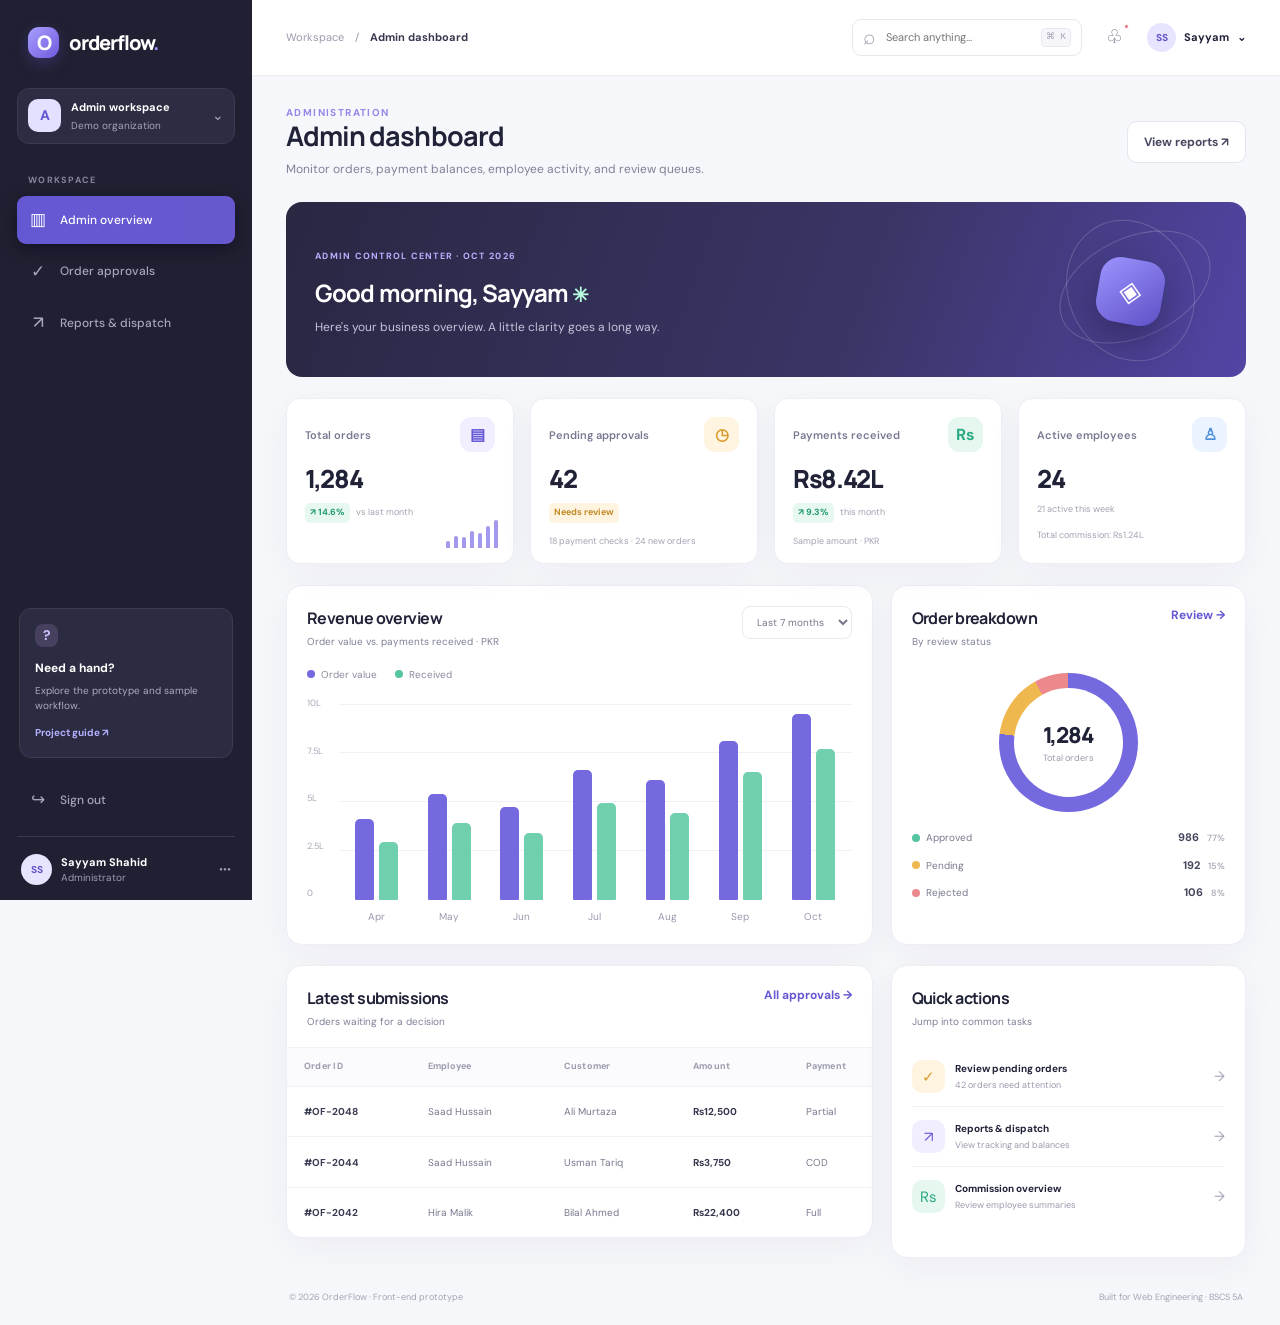
==== admin-dashboard.html @ 11860479 "Admin Dashboard" ====
<!doctype html>
<html lang="en">
<head>
  <meta charset="utf-8">
  <meta name="viewport" content="width=device-width, initial-scale=1">
  <meta name="description" content="OrderFlow order management prototype">
  <title>Admin dashboard | OrderFlow</title>
  <link rel="preconnect" href="https://fonts.googleapis.com">
  <link href="https://fonts.googleapis.com/css2?family=DM+Sans:wght@400;500;600;700&family=Manrope:wght@400;500;600;700;800&display=swap" rel="stylesheet">
  <link rel="stylesheet" href="css/style.css">
  <script src="js/app.js" defer></script>
</head>
<body data-role="admin">
<div class="app-layout">
  <aside class="sidebar" id="sidebar">
    <a class="brand" href="admin-dashboard.html"><span class="brand-mark">O</span><span>orderflow<span class="brand-dot">.</span></span></a>
    <div class="workspace-switch"><span class="workspace-avatar">A</span><span><b>Admin workspace</b><small>Demo organization</small></span><span class="switch-chevron">⌄</span></div>
    <p class="nav-caption">WORKSPACE</p>
    <nav class="side-nav" aria-label="Main navigation"><a class="nav-link active" href="admin-dashboard.html"><span class="nav-icon">▥</span><span>Admin overview</span></a>
<a class="nav-link" href="approvals.html"><span class="nav-icon">✓</span><span>Order approvals</span></a>
<a class="nav-link" href="reports-dispatch.html"><span class="nav-icon">↗</span><span>Reports & dispatch</span></a>
</nav>
    <div class="sidebar-bottom">
      <div class="help-card"><span class="help-icon">?</span><b>Need a hand?</b><p>Explore the prototype and sample workflow.</p><a href="README.md">Project guide ↗</a></div>
      <a class="nav-link logout-link" href="index.html"><span class="nav-icon">↪</span><span>Sign out</span></a>
      <div class="user-mini"><div class="avatar">SS</div><span><b>Sayyam Shahid</b><small>Administrator</small></span><span class="user-more">•••</span></div>
    </div>
  </aside>
  <main class="main-area">
    <header class="topbar">
      <button class="mobile-menu" id="menuToggle" aria-label="Toggle navigation">☰</button>
      <div class="breadcrumb"><span>Workspace</span><span>/</span><b>Admin dashboard</b></div>
      <div class="topbar-actions"><label class="global-search"><span>⌕</span><input type="search" placeholder="Search anything..." data-global-search><kbd>⌘ K</kbd></label><button class="icon-button notification-button" aria-label="Notifications" data-toast="You're all caught up.">♧<i></i></button><div class="top-user"><div class="avatar">SS</div><span>Sayyam</span><span>⌄</span></div></div>
    </header>
    <section class="page-content">
      <div class="page-heading"><div><div class="eyebrow">ADMINISTRATION</div><h1>Admin dashboard</h1><p>Monitor orders, payment balances, employee activity, and review queues.</p></div><div class="heading-actions"><a class="btn btn-secondary" href="reports-dispatch.html">View reports ↗</a></div></div>
      
<div class="welcome-banner admin-banner"><div><span class="banner-tag">ADMIN CONTROL CENTER · OCT 2026</span><h2>Good morning, Sayyam <span>✳</span></h2><p>Here's your business overview. A little clarity goes a long way.</p></div><div class="banner-art"><div class="art-ring ring-one"></div><div class="art-ring ring-two"></div><div class="art-box">◈</div></div></div>
<div class="stats-grid"><article class="stat-card"><div class="stat-top"><span>Total orders</span><span class="stat-icon violet">▤</span></div><div class="stat-value">1,284</div><div class="stat-foot"><span class="trend up">↗ 14.6%</span><span>vs last month</span></div><div class="sparkline"><i style="height:25%"></i><i style="height:45%"></i><i style="height:40%"></i><i style="height:62%"></i><i style="height:56%"></i><i style="height:80%"></i><i style="height:100%"></i></div></article><article class="stat-card"><div class="stat-top"><span>Pending approvals</span><span class="stat-icon amber">◷</span></div><div class="stat-value">42</div><div class="stat-foot"><span class="trend warning">Needs review</span></div><div class="stat-caption">18 payment checks · 24 new orders</div></article><article class="stat-card"><div class="stat-top"><span>Payments received</span><span class="stat-icon green">Rs</span></div><div class="stat-value">Rs8.42L</div><div class="stat-foot"><span class="trend up">↗ 9.3%</span><span>this month</span></div><div class="stat-caption">Sample amount · PKR</div></article><article class="stat-card"><div class="stat-top"><span>Active employees</span><span class="stat-icon blue">♙</span></div><div class="stat-value">24</div><div class="stat-foot"><span>21 active this week</span></div><div class="stat-caption">Total commission: Rs1.24L</div></article></div>
<div class="content-grid content-grid-main"><section class="panel panel-large"><div class="panel-header"><div><h3>Revenue overview</h3><p>Order value vs. payments received · PKR</p></div><select class="compact-select" aria-label="Revenue chart period"><option>Last 7 months</option><option>Last 4 months</option></select></div><div class="chart-legend"><span><i class="legend-dot violet-dot"></i>Order value</span><span><i class="legend-dot mint-dot"></i>Received</span></div><div class="bar-chart"><div class="chart-y-labels"><span>10L</span><span>7.5L</span><span>5L</span><span>2.5L</span><span>0</span></div><div class="chart-bars"><div class="bar-group"><div class="bar-pair"><i style="height:42%"></i><i class="approved-bar" style="height:30%"></i></div><span>Apr</span></div><div class="bar-group"><div class="bar-pair"><i style="height:55%"></i><i class="approved-bar" style="height:40%"></i></div><span>May</span></div><div class="bar-group"><div class="bar-pair"><i style="height:48%"></i><i class="approved-bar" style="height:35%"></i></div><span>Jun</span></div><div class="bar-group"><div class="bar-pair"><i style="height:67%"></i><i class="approved-bar" style="height:50%"></i></div><span>Jul</span></div><div class="bar-group"><div class="bar-pair"><i style="height:62%"></i><i class="approved-bar" style="height:45%"></i></div><span>Aug</span></div><div class="bar-group"><div class="bar-pair"><i style="height:82%"></i><i class="approved-bar" style="height:66%"></i></div><span>Sep</span></div><div class="bar-group"><div class="bar-pair"><i style="height:96%"></i><i class="approved-bar" style="height:78%"></i></div><span>Oct</span></div></div></div></section><section class="panel"><div class="panel-header"><div><h3>Order breakdown</h3><p>By review status</p></div><a class="text-link" href="approvals.html">Review →</a></div><div class="donut-wrap"><div class="donut-chart admin-donut"><div><b>1,284</b><small>Total orders</small></div></div></div><div class="status-legend"><div><span><i class="legend-dot mint-dot"></i>Approved</span><b>986 <small>77%</small></b></div><div><span><i class="legend-dot amber-dot"></i>Pending</span><b>192 <small>15%</small></b></div><div><span><i class="legend-dot coral-dot"></i>Rejected</span><b>106 <small>8%</small></b></div></div></section></div>
<div class="content-grid content-grid-main"><section class="panel table-panel"><div class="panel-header"><div><h3>Latest submissions</h3><p>Orders waiting for a decision</p></div><a class="text-link" href="approvals.html">All approvals →</a></div><div class="table-wrap"><table><thead><tr><th>Order ID</th><th>Employee</th><th>Customer</th><th>Amount</th><th>Payment</th><th>Status</th></tr></thead><tbody><tr><td><b>#OF-2048</b></td><td>Saad Hussain</td><td>Ali Murtaza</td><td class="money">Rs12,500</td><td>Partial</td><td><span class="status-pill pending">Pending</span></td></tr><tr><td><b>#OF-2044</b></td><td>Saad Hussain</td><td>Usman Tariq</td><td class="money">Rs3,750</td><td>COD</td><td><span class="status-pill pending">Pending</span></td></tr><tr><td><b>#OF-2042</b></td><td>Hira Malik</td><td>Bilal Ahmed</td><td class="money">Rs22,400</td><td>Full</td><td><span class="status-pill pending">Pending</span></td></tr></tbody></table></div></section><section class="panel quick-actions"><div class="panel-header"><div><h3>Quick actions</h3><p>Jump into common tasks</p></div></div><a href="approvals.html"><span class="quick-action-icon amber">✓</span><span><b>Review pending orders</b><small>42 orders need attention</small></span><span>→</span></a><a href="reports-dispatch.html"><span class="quick-action-icon violet">↗</span><span><b>Reports & dispatch</b><small>View tracking and balances</small></span><span>→</span></a><a href="commission.html"><span class="quick-action-icon green">Rs</span><span><b>Commission overview</b><small>Review employee summaries</small></span><span>→</span></a></section></div>

      <footer class="app-footer"><span>© 2026 OrderFlow · Front-end prototype</span><span>Built for Web Engineering · BSCS 5A</span></footer>
    </section>
  </main>
</div>
<div class="toast-region" id="toastRegion" aria-live="polite"></div>
</body>
</html>
---- css/style.css ----
/* OrderFlow — shared responsive UI
   Student project: Sayyam Shahid | MIS 41488 | Section 5A */
:root{--ink:#202238;--muted:#7e8197;--paper:#f6f7fb;--surface:#fff;--line:#ececf3;--violet:#6558d3;--violet-dark:#5145bc;--violet-soft:#f0eeff;--mint:#2aa982;--mint-soft:#e6f7f0;--amber:#d99b2b;--amber-soft:#fff4df;--coral:#df6c72;--coral-soft:#fff0f0;--blue:#4e8fdb;--blue-soft:#eaf3ff;--nav:#202032;--nav-muted:#a6a6bc;--shadow:0 10px 35px rgba(36,34,68,.045);--radius:16px}
*{box-sizing:border-box}html{scroll-behavior:smooth}body{margin:0;background:var(--paper);color:var(--ink);font-family:"DM Sans",Arial,sans-serif;font-size:14px;line-height:1.5}h1,h2,h3,h4,p{margin-top:0}h1,h2,h3{font-family:Manrope,"DM Sans",sans-serif;letter-spacing:-.035em}h1{font-size:30px;line-height:1.2;margin-bottom:8px}h2{font-size:25px}h3{font-size:16px;margin-bottom:5px}p{color:var(--muted)}a{color:inherit;text-decoration:none}button,input,select,textarea{font:inherit}button,a,select{ -webkit-tap-highlight-color:transparent}button{cursor:pointer}button:focus-visible,a:focus-visible,input:focus-visible,select:focus-visible,textarea:focus-visible{outline:3px solid #b8b2ff;outline-offset:2px}button:disabled{opacity:.45;cursor:not-allowed}.muted{color:var(--muted)}.eyebrow{font-size:10px;letter-spacing:.14em;font-weight:700;color:#9188e9}.brand{display:flex;align-items:center;gap:10px;color:#fff;font:800 20px Manrope,sans-serif;letter-spacing:-.06em}.brand-mark{width:31px;height:31px;border-radius:11px;background:linear-gradient(135deg,#a99fff,#6d5bdd);display:grid;place-items:center;color:#fff;font-size:20px;box-shadow:0 5px 15px #6758d34d}.brand-dot{color:#9d92ff}.btn{display:inline-flex;align-items:center;justify-content:center;gap:10px;border:1px solid transparent;border-radius:10px;padding:11px 16px;font-weight:700;font-size:12px;transition:transform .18s,background .18s,border-color .18s}.btn:hover{transform:translateY(-1px)}.btn-primary{background:var(--violet);color:white;box-shadow:0 5px 12px #6558d326}.btn-primary:hover{background:var(--violet-dark)}.btn-secondary{background:white;border-color:#e5e5ef;color:#484960}.btn-secondary:hover{border-color:#c9c4f8;background:#fbfaff}.btn-wide{width:100%;margin-top:8px}.btn-small{padding:8px 11px;font-size:11px}.text-link,.inline-link{color:var(--violet);font-weight:700;font-size:12px}.inline-link{display:block;background:none;border:0;padding:4px 0;text-align:left}.text-link:hover,.inline-link:hover{text-decoration:underline}
.app-layout{min-height:100vh}.sidebar{position:fixed;z-index:30;left:0;top:0;bottom:0;width:252px;background:var(--nav);color:#fff;padding:27px 17px 15px;display:flex;flex-direction:column;overflow-y:auto}.sidebar>.brand{padding:0 11px 30px}.workspace-switch{display:flex;align-items:center;gap:10px;background:#2c2c42;border:1px solid #3a3a50;border-radius:12px;padding:10px;margin-bottom:30px}.workspace-avatar{width:33px;height:33px;border-radius:10px;background:#e4e0ff;color:#6558d3;display:grid;place-items:center;font-weight:800}.workspace-switch span:nth-child(2){min-width:0;flex:1}.workspace-switch b,.workspace-switch small{display:block}.workspace-switch b{font-size:11px}.workspace-switch small{font-size:10px;color:#a4a4bc;margin-top:2px}.switch-chevron{color:#a6a6bc}.nav-caption{font-size:9px;font-weight:700;letter-spacing:.14em;color:#85859f;padding:0 11px;margin:0 0 9px}.side-nav{display:grid;gap:4px}.nav-link{display:flex;align-items:center;gap:12px;padding:11px;border-radius:9px;color:var(--nav-muted);font-size:12px;font-weight:500;transition:.18s}.nav-link:hover{color:#fff;background:#2c2c43}.nav-link.active{color:#fff;background:linear-gradient(90deg,#6558d3,#6658ce);box-shadow:0 5px 14px #0d0c20a3}.nav-icon{font-size:17px;width:20px;text-align:center}.sidebar-bottom{margin-top:auto;padding-top:22px}.help-card{padding:15px;background:#2b2b41;border:1px solid #3b3b51;border-radius:12px;margin:0 2px 18px}.help-icon{display:grid;place-items:center;width:23px;height:23px;border-radius:8px;background:#47405f;color:#c7c0ff;font-weight:800;margin-bottom:10px}.help-card b{font-size:12px}.help-card p{font-size:10px;color:#aaaac0;margin:5px 0 8px}.help-card a{font-size:10px;color:#b7afff;font-weight:700}.logout-link{margin-bottom:12px}.user-mini{display:flex;align-items:center;gap:9px;border-top:1px solid #3a3a4e;padding:17px 4px 0}.avatar{flex:0 0 auto;width:31px;height:31px;border-radius:50%;display:grid;place-items:center;background:#e7e4ff;color:#6255c8;font-size:10px;font-weight:800}.user-mini span:nth-child(2){flex:1;min-width:0}.user-mini b,.user-mini small{display:block}.user-mini b{font-size:11px}.user-mini small{font-size:10px;color:#9c9cb4}.user-more{color:#9999b2;font-size:11px}
.main-area{margin-left:252px;min-width:0}.topbar{height:76px;background:#fff;border-bottom:1px solid var(--line);display:flex;align-items:center;justify-content:space-between;padding:0 34px;gap:20px;position:sticky;top:0;z-index:20}.breadcrumb{display:flex;align-items:center;gap:11px;font-size:11px;color:#999bad}.breadcrumb b{color:#38394f;font-weight:700}.topbar-actions{display:flex;align-items:center;gap:18px}.global-search{height:37px;width:230px;border:1px solid #e8e8f0;border-radius:9px;display:flex;align-items:center;gap:8px;padding:0 10px;color:#a2a3b4}.global-search>span{font-size:21px}.global-search input{border:0;outline:0;min-width:0;width:100%;font-size:11px;color:var(--ink);background:transparent}.global-search kbd{white-space:nowrap;font-size:9px;background:#f5f5fa;border:1px solid #e8e8f0;border-radius:4px;padding:2px 4px}.icon-button{border:0;background:transparent;color:#6f7188;font-size:19px;position:relative}.notification-button i{position:absolute;width:5px;height:5px;background:#ed777d;border:1px solid white;border-radius:50%;right:0;top:2px}.top-user{display:flex;align-items:center;gap:8px;font-size:11px;font-weight:700;white-space:nowrap}.top-user .avatar{width:29px;height:29px}.mobile-menu{display:none;border:0;background:transparent;font-size:20px}.page-content{padding:29px 34px 20px;max-width:1700px;margin:auto}.page-heading{display:flex;justify-content:space-between;align-items:center;gap:20px;margin-bottom:24px}.page-heading h1{font-size:27px}.page-heading p{font-size:12px;margin-bottom:0}.heading-actions{display:flex;gap:8px}.welcome-banner,.commission-hero{position:relative;overflow:hidden;display:flex;justify-content:space-between;align-items:center;min-height:157px;border-radius:var(--radius);padding:25px 29px;background:linear-gradient(110deg,#292742 0%,#3a3566 60%,#5145a5 100%);color:#fff;margin-bottom:21px}.welcome-banner h2,.commission-hero h2{font-size:24px;margin:10px 0 7px;color:#fff}.welcome-banner p,.commission-hero p{color:#c6c4dc;margin:0;font-size:12px}.banner-tag{font-size:9px;letter-spacing:.14em;color:#b9b0ff;font-weight:700}.welcome-banner h2 span{color:#b7ffdf;font-size:20px}.banner-art{position:relative;width:180px;height:125px;flex:0 0 180px}.art-ring{position:absolute;border:1px solid #ffffff2e;border-radius:50%;transform:rotate(-25deg)}.ring-one{width:160px;height:100px;right:2px;top:10px}.ring-two{width:125px;height:145px;right:24px;top:-9px}.art-box{position:absolute;right:54px;top:32px;width:65px;height:65px;border-radius:20px;background:linear-gradient(135deg,#9d94ff,#5e50c7);display:grid;place-items:center;font-size:29px;box-shadow:0 15px 35px #17132e66;transform:rotate(10deg);color:white}
.stats-grid{display:grid;grid-template-columns:repeat(4,minmax(0,1fr));gap:16px;margin-bottom:21px}.stat-card,.mini-stat{position:relative;min-width:0;background:#fff;border:1px solid #eeedf5;border-radius:14px;padding:18px 18px 15px;box-shadow:var(--shadow);overflow:hidden}.stat-top{display:flex;align-items:center;justify-content:space-between;gap:10px;color:#777a91;font-size:11px;font-weight:600}.stat-icon,.mini-stat-icon{width:35px;height:35px;display:grid;place-items:center;border-radius:11px;font-size:16px;font-weight:700;flex:0 0 auto}.violet{background:var(--violet-soft);color:var(--violet)}.amber{background:var(--amber-soft);color:var(--amber)}.green{background:var(--mint-soft);color:var(--mint)}.blue{background:var(--blue-soft);color:var(--blue)}.coral{background:var(--coral-soft);color:var(--coral)}.stat-value{font:800 25px Manrope,sans-serif;letter-spacing:-.055em;margin:9px 0 7px;white-space:nowrap}.stat-foot{display:flex;align-items:center;gap:6px;color:#a1a2b2;font-size:9px;flex-wrap:wrap}.trend{font-size:9px;font-weight:700;padding:3px 5px;border-radius:5px}.trend.up{color:#229a72;background:#e7f8f1}.trend.warning{color:#c08a26;background:#fff4df}.sparkline{height:28px;display:flex;align-items:flex-end;gap:4px;position:absolute;right:15px;bottom:15px;opacity:.8}.sparkline i{display:block;width:4px;border-radius:4px 4px 0 0;background:#8b80e8}.stat-caption{display:block;font-size:9px;color:#a1a2b2;margin-top:12px}.progress-track{height:5px;background:#f0f0f6;border-radius:8px;overflow:hidden;margin-top:14px}.progress-track span{display:block;height:100%;border-radius:8px}.content-grid{display:grid;gap:18px;margin-bottom:20px}.content-grid-main{grid-template-columns:minmax(0,1.65fr) minmax(270px,1fr)}.panel{min-width:0;background:#fff;border:1px solid #eeedf5;border-radius:var(--radius);padding:20px;box-shadow:var(--shadow)}.panel-large{min-width:0}.panel-header{display:flex;align-items:flex-start;justify-content:space-between;gap:15px;margin-bottom:18px}.panel-header h3{margin-bottom:4px}.panel-header p{font-size:10px;margin-bottom:0}.compact-select{border:1px solid #e9e9f1;border-radius:8px;padding:8px 10px;background:#fff;color:#77788e;font-size:10px;max-width:150px}.more-button{border:0;background:transparent;color:#9697a9;letter-spacing:2px}.chart-legend{display:flex;gap:18px;margin-bottom:12px;color:#8a8b9f;font-size:10px}.legend-dot{display:inline-block;width:8px;height:8px;border-radius:50%;margin-right:6px}.violet-dot{background:#7569df}.mint-dot{background:#55c4a0}.amber-dot{background:#edb84d}.coral-dot{background:#ec898c}.bar-chart{height:230px;display:flex;position:relative;padding:8px 0 0 31px}.bar-chart:before{content:"";position:absolute;left:32px;right:0;top:10px;bottom:26px;background:repeating-linear-gradient(to bottom,#f0f0f6 0,#f0f0f6 1px,transparent 1px,transparent 25%)}.chart-y-labels{position:absolute;left:0;top:3px;bottom:24px;display:flex;flex-direction:column;justify-content:space-between;font-size:9px;color:#a7a8b8}.chart-bars{position:relative;z-index:1;display:flex;justify-content:space-around;align-items:stretch;gap:8px;width:100%;height:100%;padding:0 6px}.bar-group{display:flex;flex:1;min-width:0;flex-direction:column;align-items:center;justify-content:flex-end;gap:9px}.bar-pair{height:calc(100% - 28px);display:flex;align-items:flex-end;gap:5px;width:100%;justify-content:center}.bar-pair i{display:block;width:min(19px,35%);background:#7569df;border-radius:5px 5px 1px 1px;min-height:3px;transition:height .3s}.bar-pair .approved-bar{background:#70cfad}.bar-group>span{font-size:10px;color:#9899ad}.donut-wrap{height:150px;display:grid;place-items:center;position:relative}.donut-chart{width:139px;height:139px;border-radius:50%;display:grid;place-items:center;background:conic-gradient(#7569df 0 75%,#efb84f 75% 89%,#ec898c 89% 100%);position:relative}.donut-chart:before{content:"";position:absolute;inset:15px;background:white;border-radius:50%}.donut-chart>div{position:relative;z-index:1;text-align:center}.donut-chart b{display:block;font:800 22px Manrope,sans-serif;letter-spacing:-.05em}.donut-chart small{display:block;font-size:9px;color:#9a9bad;margin-top:2px}.donut-center{display:none}.status-legend{display:grid;gap:11px;margin-top:12px}.status-legend>div{display:flex;justify-content:space-between;align-items:center;font-size:10px;color:#77798e}.status-legend>div>span{display:flex;align-items:center}.status-legend b{font-size:11px;color:#44465c}.status-legend b small{font-size:9px;color:#a1a2b1;font-weight:500;margin-left:5px}.admin-donut{background:conic-gradient(#7569df 0 77%,#efb84f 77% 92%,#ec898c 92% 100%)}
.table-panel{padding:20px 0 0;overflow:hidden;margin-bottom:20px}.table-panel>.panel-header{padding:0 20px}.table-wrap{width:100%;overflow-x:auto}table{border-collapse:collapse;width:100%;min-width:740px;text-align:left}th{font-size:9px;letter-spacing:.025em;color:#9a9bad;font-weight:700;background:#fbfbfd;padding:12px 17px;border-top:1px solid #f0f0f5;border-bottom:1px solid #f0f0f5;white-space:nowrap}td{font-size:10px;color:#77798d;padding:13px 17px;border-bottom:1px solid #f2f2f7;white-space:nowrap}tbody tr:last-child td{border-bottom:0}tbody tr:hover{background:#fcfcff}td b{color:#393b52;font-weight:700}.money{font-weight:700;color:#34364d}.customer-cell{display:flex;align-items:center;gap:9px}.customer-cell>span:last-child b,.customer-cell>span:last-child small{display:block}.customer-cell>span:last-child small{font-size:9px;color:#a2a3b2;margin-top:2px}.customer-avatar{display:grid;place-items:center;width:30px;height:30px;border-radius:10px;font-size:9px;font-weight:700}.ca-purple{background:#f0edff;color:#7569df}.ca-green{background:#e6f7f0;color:#2aa982}.ca-blue{background:#eaf3ff;color:#4e8fdb}.status-pill,.payment-pill,.pill-soft{display:inline-flex;align-items:center;gap:5px;border-radius:6px;padding:5px 8px;font-size:9px;font-weight:700;white-space:nowrap}.status-pill:before{content:"";display:inline-block;width:5px;height:5px;border-radius:50%;background:currentColor}.status-pill.pending{background:#fff4df;color:#c08a26}.status-pill.approved{background:#e6f7f0;color:#269b73}.status-pill.rejected{background:#fff0f0;color:#d7646b}.payment-pill.paid{background:#e6f7f0;color:#269b73}.payment-pill.partial{background:#fff4df;color:#c08a26}.payment-pill.cod{background:#eff0f6;color:#77798d}.row-link{font-size:15px;color:#a3a4b4}.table-subtext{display:block;font-size:9px;color:#a0a1b2;margin:4px 0}.id-cell b,.id-cell small{display:block}.id-cell small{font-size:9px;color:#999bad;margin-top:4px}.table-tools{display:flex;align-items:center;gap:8px}.table-search{display:flex;align-items:center;gap:7px;padding:0 10px;border:1px solid #e8e8f0;border-radius:8px;color:#a3a4b5;height:34px;min-width:180px}.table-search input{width:100%;min-width:0;border:0;outline:0;background:transparent;font-size:10px}.table-footer{display:flex;align-items:center;justify-content:space-between;padding:13px 20px;color:#9b9caf;font-size:10px;border-top:1px solid #f0f0f5}.table-footer>div{display:flex;gap:4px}.pagination-btn{border:1px solid #e9e9f1;background:white;border-radius:6px;padding:5px 9px;color:#85869a;font-size:10px}.pagination-btn.current{background:var(--violet);color:white;border-color:var(--violet)}.empty-state{text-align:center;padding:30px;color:#8c8da0;font-size:12px}.app-footer{display:flex;justify-content:space-between;gap:10px;color:#a2a3b3;font-size:9px;padding:13px 3px 0}
.mini-stat{display:flex;align-items:center;gap:12px;padding:17px}.mini-stat-icon{width:38px;height:38px}.mini-stat small,.mini-stat b{display:block}.mini-stat small{font-size:10px;color:#8c8da0}.mini-stat b{font:800 21px Manrope,sans-serif;margin-top:3px}.stats-grid-compact{margin-bottom:20px}.stepper{display:grid;grid-template-columns:repeat(3,1fr);gap:10px;margin-bottom:20px}.step{display:flex;align-items:center;gap:12px;padding:15px 18px;border:1px solid #ecebf4;border-radius:12px;background:white}.step>span{width:34px;height:34px;display:grid;place-items:center;border-radius:10px;background:#f2f1fa;color:#8a8ba1;font-weight:800;font-size:11px}.step.active>span{background:var(--violet-soft);color:var(--violet)}.step b,.step small{display:block}.step b{font-size:11px}.step small{font-size:9px;color:#9a9bad;margin-top:3px}.form-layout{display:grid;grid-template-columns:minmax(0,1.7fr) minmax(250px,.8fr);align-items:start;gap:20px}.form-main{display:grid;gap:17px}.form-panel{padding:22px}.form-section-title{display:flex;align-items:flex-start;gap:12px;padding-bottom:19px;border-bottom:1px solid #f0f0f6;margin-bottom:20px}.section-number{width:34px;height:34px;border-radius:10px;display:grid;place-items:center;background:var(--violet-soft);color:var(--violet);font-size:11px;font-weight:800;flex:0 0 auto}.form-section-title h3{margin:1px 0 4px}.form-section-title p{font-size:10px;margin:0}.form-grid{display:grid;grid-template-columns:repeat(2,minmax(0,1fr));gap:17px}.field{display:flex;flex-direction:column;gap:7px;min-width:0}.field-full{grid-column:1/-1}.field label,.payment-options legend{font-size:10px;font-weight:700;color:#55576c}.field label>span,.payment-options legend span{color:#dd7478}.field label small{font-weight:500;color:#9b9caf}.field input:not([type=radio]):not([type=file]),.field select,.field textarea,.stack-form input,.stack-form select{width:100%;border:1px solid #e5e5ef;background:#fff;border-radius:9px;padding:11px 12px;color:#3d3f55;font-size:11px;outline:0;transition:border-color .15s,box-shadow .15s}.field input:focus,.field select:focus,.field textarea:focus,.stack-form input:focus,.stack-form select:focus{border-color:#9c93f0;box-shadow:0 0 0 3px #7569df12}.field input::placeholder,.field textarea::placeholder,.stack-form input::placeholder{color:#b4b5c2}.field textarea{resize:vertical;min-height:82px}.field-hint{font-size:9px;color:#a0a1b2}.input-prefix{display:flex;align-items:center;border:1px solid #e5e5ef;border-radius:9px;overflow:hidden}.input-prefix>span{padding:0 12px;color:#8d8ea2;background:#fafafd;border-right:1px solid #ececf3;align-self:stretch;display:grid;place-items:center}.field .input-prefix input{border:0!important;box-shadow:none!important}.payment-options{padding:0;border:0;margin:0 0 20px;display:grid;gap:9px}.payment-options legend{margin-bottom:11px}.payment-option{display:flex;align-items:center;gap:11px;border:1px solid #e9e9f1;border-radius:10px;padding:12px;cursor:pointer;position:relative}.payment-option:has(input:checked){border-color:#bcb5fa;background:#fbfaff}.payment-option input{accent-color:var(--violet)}.payment-option-icon{width:32px;height:32px;display:grid;place-items:center;border-radius:9px;background:#f1efff;color:#6d5bdd;font-weight:800}.payment-option>span:nth-of-type(2){flex:1}.payment-option b,.payment-option small{display:block}.payment-option b{font-size:10px}.payment-option small{font-size:9px;color:#999bad;margin-top:2px}.payment-option>i{width:15px;height:15px;border:1px solid #d8d8e6;border-radius:50%}.payment-option:has(input:checked)>i{border:5px solid var(--violet)}.payment-extra{padding-top:3px}.file-drop{border:1px dashed #d8d5f2;border-radius:10px;background:#fcfbff;min-height:100px;display:flex;align-items:center;justify-content:center;flex-direction:column;gap:3px;cursor:pointer;color:#6558d3}.upload-icon{font-size:20px}.file-drop b{font-size:10px}.file-drop small{font-size:9px;color:#9b9caf}.file-drop input{width:1px;height:1px;opacity:0;position:absolute;pointer-events:none}.form-actions{display:flex;justify-content:flex-end;gap:9px}.form-aside{display:grid;gap:16px;position:sticky;top:95px}.order-summary{padding:21px}.summary-icon{width:38px;height:38px;border-radius:12px;display:grid;place-items:center;background:var(--violet-soft);color:var(--violet);font-size:18px;margin-bottom:13px}.order-summary h3{font-size:17px}.order-summary>p{font-size:10px;margin-bottom:20px}.summary-line,.summary-total{display:flex;justify-content:space-between;gap:12px;padding:11px 0;border-bottom:1px solid #f0f0f6;font-size:10px;color:#88899e}.summary-line b,.summary-total b{color:#3e4057}.summary-total{border:0;padding:14px 0 2px}.summary-note{display:flex;gap:8px;padding:11px;border-radius:9px;background:#f7f6ff;margin-top:19px;color:#7b70d7}.summary-note p{font-size:9px;margin:0;color:#8986aa}.tips-panel h3{margin-bottom:13px}.tips-panel ul{padding-left:17px;margin:0;color:#818298;font-size:10px}.tips-panel li{padding:5px 0}.commission-hero{background:linear-gradient(110deg,#27263e,#3b376a);min-height:140px}.commission-amount{display:flex;flex-direction:column;align-items:flex-end;gap:4px;z-index:1}.commission-amount small{font-size:10px;color:#c4c0e0}.commission-amount b{font:800 30px Manrope,sans-serif}.commission-amount span{font-size:10px;color:#a5e9ce}.pill-soft{background:#f3f1ff;color:#7569df}.commission-chart{height:220px;display:flex;align-items:stretch;padding-top:15px}.commission-bars{display:flex;align-items:flex-end;justify-content:space-around;width:100%;gap:12px;background:repeating-linear-gradient(to bottom,#f0f0f6 0,#f0f0f6 1px,transparent 1px,transparent 25%);padding:0 12px}.commission-bars>div{height:100%;flex:1;display:flex;flex-direction:column;align-items:center;justify-content:flex-end;gap:9px}.commission-bars i{display:block;width:min(30px,70%);border-radius:6px 6px 0 0;background:linear-gradient(#9c91f1,#6558d3);min-height:3px}.commission-bars span{font-size:10px;color:#9899ad}.payout-date{display:flex;align-items:center;gap:12px;margin:18px 0}.payout-date b{font:800 44px Manrope,sans-serif;letter-spacing:-.06em}.payout-date span{font-size:11px;font-weight:800;line-height:1.3;color:#7569df}.payout-panel>p{font-size:10px}.approval-summary{display:grid;grid-template-columns:repeat(3,minmax(0,1fr)) minmax(190px,1.2fr);gap:12px;margin-bottom:20px}.approval-summary>div:not(.approval-note){display:flex;align-items:center;gap:11px;background:white;border:1px solid #eeedf5;border-radius:12px;padding:15px}.approval-summary small,.approval-summary b{display:block}.approval-summary small{font-size:9px;color:#9293a7}.approval-summary b{font-size:14px;margin-top:4px}.approval-note{display:flex;align-items:center;gap:9px;padding:14px;border-radius:12px;background:#fff8e9;color:#9e7a32;font-size:10px}.decision-actions{display:flex;gap:5px}.decision-btn{width:27px;height:27px;border-radius:8px;border:1px solid transparent;font-weight:800}.decision-btn.approve{background:#e6f7f0;color:#269b73}.decision-btn.reject{background:#fff0f0;color:#d7646b}.decision-btn:hover{filter:brightness(.96);transform:translateY(-1px)}.decision-complete{font-size:10px;color:#a0a1b2}.report-filters{display:flex;align-items:flex-end;gap:15px;margin-bottom:20px;padding:15px 18px}.report-filters .field{width:190px}.report-filters .field select{padding:9px 10px}.report-export{margin-left:auto}.collection-visual{padding:6px 0 3px}.collection-total{display:flex;justify-content:space-between;gap:10px;color:#898a9e;font-size:11px;margin-bottom:14px}.collection-total b{color:#3e4057;font-size:14px}.collection-track{height:13px;border-radius:8px;overflow:hidden;background:#f3dba8}.collection-track span{display:block;height:100%;border-radius:8px;background:#55c4a0}.collection-legend{display:flex;justify-content:space-between;gap:12px;margin-top:13px;font-size:10px;color:#898a9e}.collection-legend b{color:#46485d;margin-left:4px}.collection-breakdown{display:grid;grid-template-columns:1fr 1fr;gap:12px;border-top:1px solid #f0f0f5;margin-top:22px;padding-top:17px}.collection-breakdown small,.collection-breakdown b{display:block}.collection-breakdown small{font-size:10px;color:#9293a7}.collection-breakdown b{font:700 17px Manrope,sans-serif;margin-top:5px}.dispatch-progress{display:grid;gap:22px;padding:15px 0}.progress-label{display:flex;justify-content:space-between;font-size:10px;color:#88899d}.progress-label b{color:#46485c}.tracking-code{background:#f5f4fb;color:#5e57a5;padding:5px 7px;border-radius:5px;font-size:9px}.quick-actions>a{display:flex;align-items:center;gap:10px;padding:13px 0;border-bottom:1px solid #f0f0f5}.quick-actions>a:last-child{border:0}.quick-action-icon{width:33px;height:33px;border-radius:10px;display:grid;place-items:center;font-size:15px}.quick-actions>a>span:nth-child(2){flex:1}.quick-actions b,.quick-actions small{display:block}.quick-actions b{font-size:10px}.quick-actions small{font-size:9px;color:#999bad;margin-top:3px}.quick-actions>a>span:last-child{color:#a3a4b4}.toast-region{position:fixed;right:22px;bottom:22px;z-index:100;display:grid;gap:8px}.toast{max-width:330px;padding:13px 16px;border-radius:11px;background:#29283f;color:white;box-shadow:0 12px 35px #15142a35;font-size:12px;animation:toast-in .2s ease-out}.toast.success{border-left:4px solid #55c4a0}.toast.error{border-left:4px solid #ec898c}@keyframes toast-in{from{transform:translateY(8px);opacity:0}to{transform:translateY(0);opacity:1}}
/* Sign-in screen */.login-page{min-height:100vh;background:#f2f2f8;display:grid;place-items:center;padding:35px}.login-shell{width:min(1120px,100%);min-height:650px;display:grid;grid-template-columns:1.02fr .98fr;background:#fff;border-radius:23px;overflow:hidden;box-shadow:0 25px 80px #24233e16}.login-brand{background:radial-gradient(circle at 5% 95%,#474078 0,transparent 45%),linear-gradient(145deg,#25243b,#343052 70%,#4a437e);padding:36px 42px;display:flex;flex-direction:column;color:#fff;position:relative;overflow:hidden}.brand-light{align-self:flex-start}.login-brand-copy{margin:auto 0;max-width:390px;position:relative;z-index:1}.login-brand-copy .eyebrow{color:#bcb4ff}.login-brand-copy h1{font-size:42px;line-height:1.14;margin:17px 0}.login-brand-copy h1 em{font-style:normal;color:#a9f3d6}.login-brand-copy>p{color:#c0bfd5;line-height:1.8;font-size:13px;max-width:345px;margin-bottom:27px}.login-feature{display:flex;align-items:center;gap:12px;margin:16px 0}.feature-icon{width:37px;height:37px;border-radius:11px;display:grid;place-items:center;background:#ffffff13;border:1px solid #ffffff1b;color:#c7c0ff;font-size:19px}.login-feature b,.login-feature small{display:block}.login-feature b{font-size:11px}.login-feature small{font-size:10px;color:#aeadc8;margin-top:3px}.login-brand-footer{font-size:10px;color:#aeadc8}.login-brand-footer b{color:#fff}.login-panel{display:flex;flex-direction:column;padding:24px 34px 18px}.login-top{display:flex;align-items:center;gap:7px;color:#85869b;font-size:10px}.status-dot{width:7px;height:7px;border-radius:50%;background:#3ab68a}.demo-label{font-size:8px;font-weight:800;letter-spacing:.1em;padding:3px 6px;background:#f1efff;color:#7569df;border-radius:5px}.login-form-wrap{width:min(350px,100%);margin:auto}.login-form-wrap h2{font-size:25px;margin:10px 0 7px}.login-form-wrap>p{font-size:11px;margin-bottom:23px}.stack-form{display:grid;gap:8px}.stack-form>label{font-size:10px;font-weight:700;color:#55576c;margin-top:5px}.stack-form input,.stack-form select{padding:12px;font-size:11px}.password-field{position:relative}.password-field input{padding-right:42px}.password-toggle{position:absolute;right:5px;top:4px;bottom:4px;border:0;background:transparent;color:#999bad}.form-note{text-align:center;font-size:9px!important;color:#a0a1b2!important;margin:3px 0 13px!important}.demo-accounts{border-top:1px solid #f0f0f5;padding-top:14px}.demo-accounts>b{font-size:10px}.demo-accounts>div{display:flex;align-items:center;gap:7px;margin-top:10px;font-size:9px}.demo-accounts>div span{width:52px;color:#8c8da0}.demo-accounts code{flex:1;min-width:0;font-size:9px;color:#55576c}.demo-accounts button{border:0;background:#f1efff;color:#6558d3;padding:5px 8px;border-radius:6px;font-size:9px;font-weight:700}.login-footer{display:flex;justify-content:space-between;gap:8px;color:#a2a3b3;font-size:9px;border-top:1px solid #f1f1f6;padding-top:14px}.login-footer span{text-align:right}
@media(min-width:1500px){.page-content{padding-left:42px;padding-right:42px}.stats-grid{gap:20px}.panel{padding:24px}.table-panel{padding:20px 0 0}.table-panel>.panel-header{padding:0 24px}}
@media(max-width:1200px){.sidebar{width:220px}.main-area{margin-left:220px}.page-content{padding:25px 23px 18px}.topbar{padding:0 23px}.global-search{width:190px}.stats-grid{gap:11px}.stat-card{padding:15px}.stat-value{font-size:22px}.content-grid-main{grid-template-columns:minmax(0,1.4fr) minmax(250px,1fr)}.approval-summary{grid-template-columns:repeat(3,minmax(0,1fr))}.approval-note{grid-column:1/-1}.form-layout{grid-template-columns:minmax(0,1.5fr) minmax(230px,.8fr)}}
@media(max-width:950px){.sidebar{transform:translateX(-100%);transition:transform .25s ease;box-shadow:10px 0 35px #17162d22}.sidebar.open{transform:translateX(0)}.main-area{margin-left:0}.mobile-menu{display:block}.topbar{gap:12px}.breadcrumb{margin-right:auto}.content-grid-main{grid-template-columns:1fr 1fr}.panel-large{grid-column:1/-1}.form-layout{grid-template-columns:1fr}.form-aside{position:static;grid-template-columns:1fr 1fr}.stats-grid{grid-template-columns:repeat(2,minmax(0,1fr))}.approval-summary{grid-template-columns:repeat(2,minmax(0,1fr))}.approval-note{grid-column:auto}.global-search{width:200px}.top-user>span:not(.avatar){display:none}}
@media(max-width:650px){body{font-size:13px}.topbar{height:62px;padding:0 15px}.topbar-actions{gap:10px}.global-search{width:35px;border:0;padding:0;justify-content:center}.global-search>span{font-size:24px}.global-search input,.global-search kbd{display:none}.breadcrumb{font-size:10px;gap:6px}.top-user{display:none}.page-content{padding:21px 13px 15px}.page-heading{align-items:flex-start;margin-bottom:18px}.page-heading h1{font-size:23px}.page-heading p{font-size:11px}.heading-actions .btn{font-size:10px;padding:10px}.welcome-banner,.commission-hero{padding:20px;min-height:145px}.welcome-banner h2,.commission-hero h2{font-size:20px}.banner-art{width:80px;flex-basis:80px;opacity:.7;transform:scale(.75);transform-origin:center right;margin-right:-8px}.stats-grid{gap:10px}.stat-card{padding:13px;border-radius:12px}.stat-top{font-size:10px}.stat-icon{width:30px;height:30px;font-size:14px}.stat-value{font-size:21px}.stat-foot{font-size:9px}.content-grid-main{grid-template-columns:1fr;gap:13px}.panel-large{grid-column:auto}.panel{padding:16px;border-radius:13px}.table-panel{padding:16px 0 0}.table-panel>.panel-header{padding:0 15px}.panel-header{gap:9px}.panel-header h3{font-size:14px}.panel-header p{font-size:9px}.bar-chart{height:195px}.stepper{gap:6px}.step{padding:10px 7px;gap:6px}.step>span{width:26px;height:26px;font-size:9px}.step b{font-size:9px}.step small{display:none}.form-panel{padding:16px}.form-grid{gap:13px}.form-section-title{padding-bottom:15px;margin-bottom:16px}.form-section-title h3{font-size:14px}.field input:not([type=radio]):not([type=file]),.field select,.field textarea{font-size:12px;padding:10px}.form-aside{grid-template-columns:1fr}.commission-hero{align-items:flex-start;flex-direction:column;gap:17px}.commission-amount{align-items:flex-start}.commission-amount b{font-size:25px}.approval-summary{grid-template-columns:1fr 1fr;gap:8px}.approval-summary>div:not(.approval-note){padding:11px;gap:8px}.approval-summary b{font-size:12px}.approval-summary small{font-size:8px}.approval-note{grid-column:1/-1}.orders-toolbar{flex-direction:column;align-items:stretch}.table-tools{width:100%}.table-search{flex:1;min-width:0}.table-tools .compact-select{width:115px}.table-footer{padding:12px 15px}.app-footer{flex-direction:column;gap:5px}.app-footer span:last-child{text-align:left}.report-filters{flex-wrap:wrap;align-items:stretch}.report-filters .field{width:calc(50% - 8px);flex:1}.report-export{margin-left:0;width:100%}.collection-breakdown b{font-size:14px}.login-page{padding:12px}.login-shell{grid-template-columns:1fr;min-height:0;border-radius:17px}.login-brand{padding:23px 24px;min-height:260px}.login-brand-copy{margin:40px 0 20px}.login-brand-copy h1{font-size:32px;margin:10px 0}.login-brand-copy>p{font-size:11px;margin-bottom:15px}.login-feature{display:none}.login-brand-footer{font-size:9px}.login-panel{padding:20px 24px}.login-form-wrap{padding:25px 0}.login-form-wrap h2{font-size:22px}.login-footer{font-size:8px}.login-footer span{max-width:45%}.demo-accounts>div{gap:5px}.demo-accounts code{font-size:8px}}
@media(prefers-reduced-motion:reduce){*,*::before,*::after{scroll-behavior:auto!important;animation-duration:.01ms!important;transition-duration:.01ms!important}}
@media print{body{background:white}.sidebar,.topbar,.heading-actions,.table-tools,.report-filters,.btn,.toast-region{display:none!important}.main-area{margin:0}.page-content{padding:0}.panel,.stat-card{box-shadow:none;break-inside:avoid}.app-footer{border-top:1px solid #ddd;margin-top:20px}.table-wrap{overflow:visible}table{min-width:0}th,td{padding:8px;font-size:9px}.welcome-banner,.commission-hero{print-color-adjust:exact;-webkit-print-color-adjust:exact}}
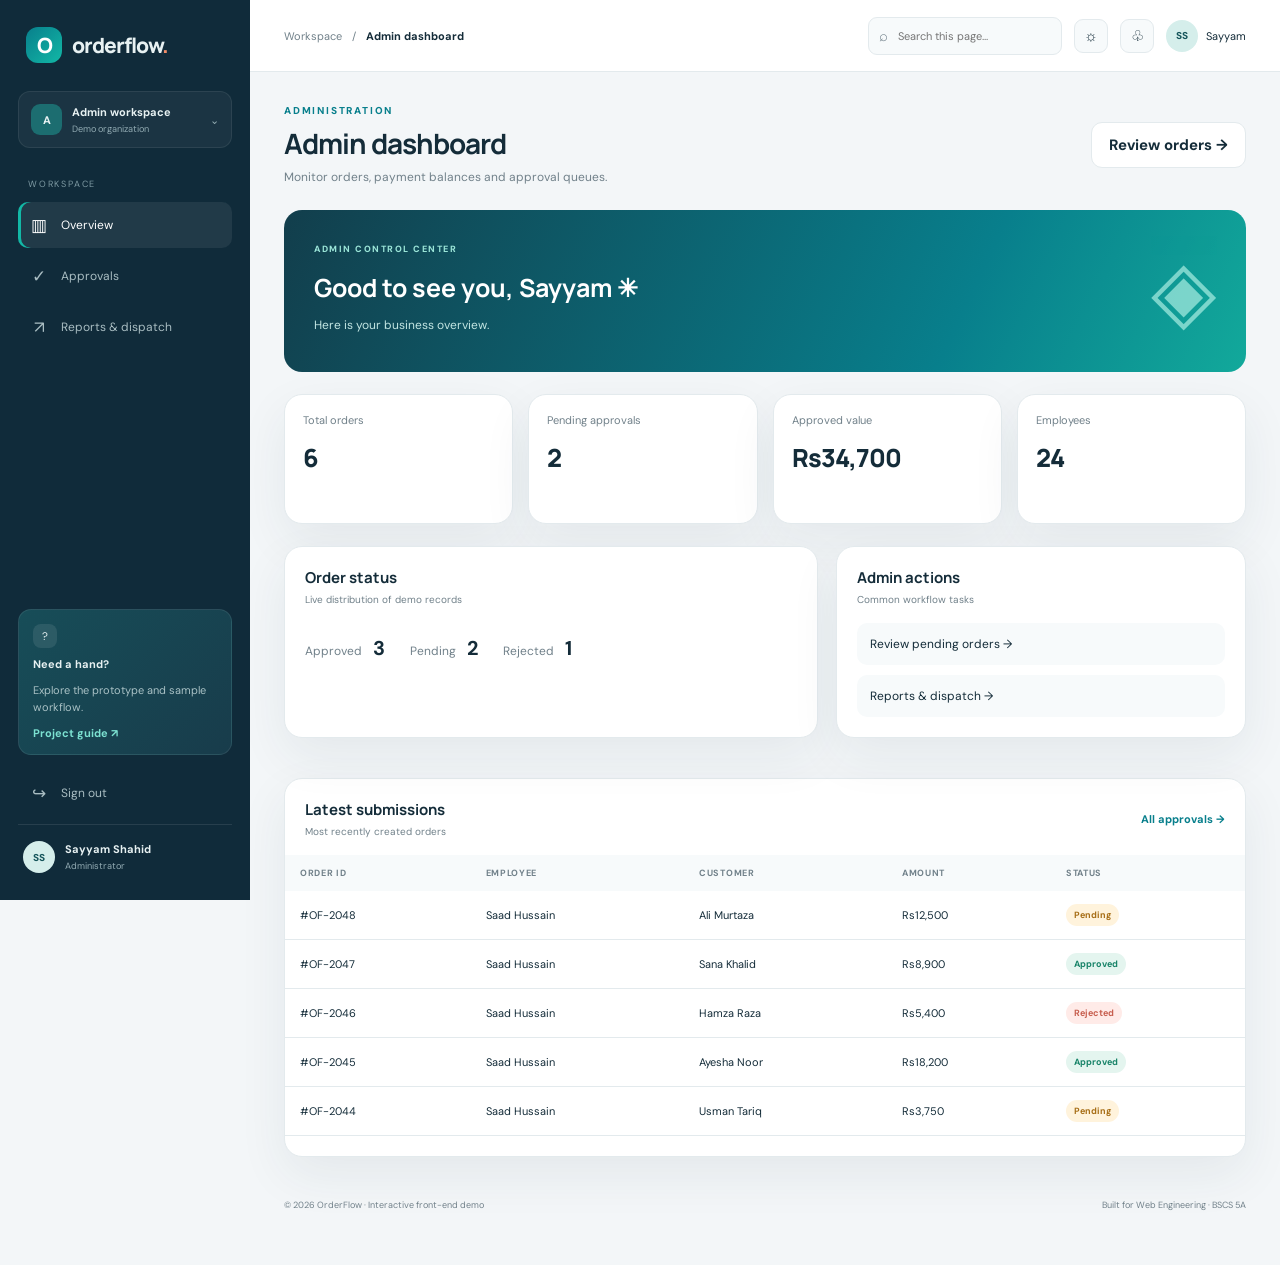
==== commit 778cab00: "Update Order Management System" ====
--- a/admin-dashboard.html
+++ b/admin-dashboard.html
@@ -1,49 +1,24 @@
 <!doctype html>
-<html lang="en">
-<head>
-  <meta charset="utf-8">
-  <meta name="viewport" content="width=device-width, initial-scale=1">
-  <meta name="description" content="OrderFlow order management prototype">
-  <title>Admin dashboard | OrderFlow</title>
-  <link rel="preconnect" href="https://fonts.googleapis.com">
-  <link href="https://fonts.googleapis.com/css2?family=DM+Sans:wght@400;500;600;700&family=Manrope:wght@400;500;600;700;800&display=swap" rel="stylesheet">
-  <link rel="stylesheet" href="css/style.css">
-  <script src="js/app.js" defer></script>
-</head>
-<body data-role="admin">
-<div class="app-layout">
-  <aside class="sidebar" id="sidebar">
-    <a class="brand" href="admin-dashboard.html"><span class="brand-mark">O</span><span>orderflow<span class="brand-dot">.</span></span></a>
-    <div class="workspace-switch"><span class="workspace-avatar">A</span><span><b>Admin workspace</b><small>Demo organization</small></span><span class="switch-chevron">⌄</span></div>
-    <p class="nav-caption">WORKSPACE</p>
-    <nav class="side-nav" aria-label="Main navigation"><a class="nav-link active" href="admin-dashboard.html"><span class="nav-icon">▥</span><span>Admin overview</span></a>
-<a class="nav-link" href="approvals.html"><span class="nav-icon">✓</span><span>Order approvals</span></a>
-<a class="nav-link" href="reports-dispatch.html"><span class="nav-icon">↗</span><span>Reports & dispatch</span></a>
-</nav>
-    <div class="sidebar-bottom">
-      <div class="help-card"><span class="help-icon">?</span><b>Need a hand?</b><p>Explore the prototype and sample workflow.</p><a href="README.md">Project guide ↗</a></div>
-      <a class="nav-link logout-link" href="index.html"><span class="nav-icon">↪</span><span>Sign out</span></a>
-      <div class="user-mini"><div class="avatar">SS</div><span><b>Sayyam Shahid</b><small>Administrator</small></span><span class="user-more">•••</span></div>
-    </div>
-  </aside>
-  <main class="main-area">
-    <header class="topbar">
-      <button class="mobile-menu" id="menuToggle" aria-label="Toggle navigation">☰</button>
-      <div class="breadcrumb"><span>Workspace</span><span>/</span><b>Admin dashboard</b></div>
-      <div class="topbar-actions"><label class="global-search"><span>⌕</span><input type="search" placeholder="Search anything..." data-global-search><kbd>⌘ K</kbd></label><button class="icon-button notification-button" aria-label="Notifications" data-toast="You're all caught up.">♧<i></i></button><div class="top-user"><div class="avatar">SS</div><span>Sayyam</span><span>⌄</span></div></div>
-    </header>
-    <section class="page-content">
-      <div class="page-heading"><div><div class="eyebrow">ADMINISTRATION</div><h1>Admin dashboard</h1><p>Monitor orders, payment balances, employee activity, and review queues.</p></div><div class="heading-actions"><a class="btn btn-secondary" href="reports-dispatch.html">View reports ↗</a></div></div>
-      
-<div class="welcome-banner admin-banner"><div><span class="banner-tag">ADMIN CONTROL CENTER · OCT 2026</span><h2>Good morning, Sayyam <span>✳</span></h2><p>Here's your business overview. A little clarity goes a long way.</p></div><div class="banner-art"><div class="art-ring ring-one"></div><div class="art-ring ring-two"></div><div class="art-box">◈</div></div></div>
-<div class="stats-grid"><article class="stat-card"><div class="stat-top"><span>Total orders</span><span class="stat-icon violet">▤</span></div><div class="stat-value">1,284</div><div class="stat-foot"><span class="trend up">↗ 14.6%</span><span>vs last month</span></div><div class="sparkline"><i style="height:25%"></i><i style="height:45%"></i><i style="height:40%"></i><i style="height:62%"></i><i style="height:56%"></i><i style="height:80%"></i><i style="height:100%"></i></div></article><article class="stat-card"><div class="stat-top"><span>Pending approvals</span><span class="stat-icon amber">◷</span></div><div class="stat-value">42</div><div class="stat-foot"><span class="trend warning">Needs review</span></div><div class="stat-caption">18 payment checks · 24 new orders</div></article><article class="stat-card"><div class="stat-top"><span>Payments received</span><span class="stat-icon green">Rs</span></div><div class="stat-value">Rs8.42L</div><div class="stat-foot"><span class="trend up">↗ 9.3%</span><span>this month</span></div><div class="stat-caption">Sample amount · PKR</div></article><article class="stat-card"><div class="stat-top"><span>Active employees</span><span class="stat-icon blue">♙</span></div><div class="stat-value">24</div><div class="stat-foot"><span>21 active this week</span></div><div class="stat-caption">Total commission: Rs1.24L</div></article></div>
-<div class="content-grid content-grid-main"><section class="panel panel-large"><div class="panel-header"><div><h3>Revenue overview</h3><p>Order value vs. payments received · PKR</p></div><select class="compact-select" aria-label="Revenue chart period"><option>Last 7 months</option><option>Last 4 months</option></select></div><div class="chart-legend"><span><i class="legend-dot violet-dot"></i>Order value</span><span><i class="legend-dot mint-dot"></i>Received</span></div><div class="bar-chart"><div class="chart-y-labels"><span>10L</span><span>7.5L</span><span>5L</span><span>2.5L</span><span>0</span></div><div class="chart-bars"><div class="bar-group"><div class="bar-pair"><i style="height:42%"></i><i class="approved-bar" style="height:30%"></i></div><span>Apr</span></div><div class="bar-group"><div class="bar-pair"><i style="height:55%"></i><i class="approved-bar" style="height:40%"></i></div><span>May</span></div><div class="bar-group"><div class="bar-pair"><i style="height:48%"></i><i class="approved-bar" style="height:35%"></i></div><span>Jun</span></div><div class="bar-group"><div class="bar-pair"><i style="height:67%"></i><i class="approved-bar" style="height:50%"></i></div><span>Jul</span></div><div class="bar-group"><div class="bar-pair"><i style="height:62%"></i><i class="approved-bar" style="height:45%"></i></div><span>Aug</span></div><div class="bar-group"><div class="bar-pair"><i style="height:82%"></i><i class="approved-bar" style="height:66%"></i></div><span>Sep</span></div><div class="bar-group"><div class="bar-pair"><i style="height:96%"></i><i class="approved-bar" style="height:78%"></i></div><span>Oct</span></div></div></div></section><section class="panel"><div class="panel-header"><div><h3>Order breakdown</h3><p>By review status</p></div><a class="text-link" href="approvals.html">Review →</a></div><div class="donut-wrap"><div class="donut-chart admin-donut"><div><b>1,284</b><small>Total orders</small></div></div></div><div class="status-legend"><div><span><i class="legend-dot mint-dot"></i>Approved</span><b>986 <small>77%</small></b></div><div><span><i class="legend-dot amber-dot"></i>Pending</span><b>192 <small>15%</small></b></div><div><span><i class="legend-dot coral-dot"></i>Rejected</span><b>106 <small>8%</small></b></div></div></section></div>
-<div class="content-grid content-grid-main"><section class="panel table-panel"><div class="panel-header"><div><h3>Latest submissions</h3><p>Orders waiting for a decision</p></div><a class="text-link" href="approvals.html">All approvals →</a></div><div class="table-wrap"><table><thead><tr><th>Order ID</th><th>Employee</th><th>Customer</th><th>Amount</th><th>Payment</th><th>Status</th></tr></thead><tbody><tr><td><b>#OF-2048</b></td><td>Saad Hussain</td><td>Ali Murtaza</td><td class="money">Rs12,500</td><td>Partial</td><td><span class="status-pill pending">Pending</span></td></tr><tr><td><b>#OF-2044</b></td><td>Saad Hussain</td><td>Usman Tariq</td><td class="money">Rs3,750</td><td>COD</td><td><span class="status-pill pending">Pending</span></td></tr><tr><td><b>#OF-2042</b></td><td>Hira Malik</td><td>Bilal Ahmed</td><td class="money">Rs22,400</td><td>Full</td><td><span class="status-pill pending">Pending</span></td></tr></tbody></table></div></section><section class="panel quick-actions"><div class="panel-header"><div><h3>Quick actions</h3><p>Jump into common tasks</p></div></div><a href="approvals.html"><span class="quick-action-icon amber">✓</span><span><b>Review pending orders</b><small>42 orders need attention</small></span><span>→</span></a><a href="reports-dispatch.html"><span class="quick-action-icon violet">↗</span><span><b>Reports & dispatch</b><small>View tracking and balances</small></span><span>→</span></a><a href="commission.html"><span class="quick-action-icon green">Rs</span><span><b>Commission overview</b><small>Review employee summaries</small></span><span>→</span></a></section></div>
-
-      <footer class="app-footer"><span>© 2026 OrderFlow · Front-end prototype</span><span>Built for Web Engineering · BSCS 5A</span></footer>
-    </section>
-  </main>
-</div>
-<div class="toast-region" id="toastRegion" aria-live="polite"></div>
-</body>
-</html>+<html lang="en"><head><meta charset="utf-8"><meta name="viewport" content="width=device-width, initial-scale=1">
+<meta name="description" content="OrderFlow order management demo"><title>Admin dashboard | OrderFlow</title>
+<link rel="preconnect" href="https://fonts.googleapis.com"><link href="https://fonts.googleapis.com/css2?family=DM+Sans:wght@400;500;600;700&family=Manrope:wght@400;500;600;700;800&display=swap" rel="stylesheet">
+<link rel="stylesheet" href="css/style.css"><script src="js/app.js" defer></script></head>
+<body data-role="admin"><div class="app-layout">
+<aside class="sidebar" id="sidebar"><a class="brand" href="admin-dashboard.html"><span class="brand-mark">O</span><span>orderflow<span class="brand-dot">.</span></span></a>
+<div class="workspace-switch"><span class="workspace-avatar">A</span><span><b>Admin workspace</b><small>Demo organization</small></span><span class="switch-chevron">⌄</span></div>
+<p class="nav-caption">WORKSPACE</p><nav class="side-nav"><a class="nav-link active" href="admin-dashboard.html"><span class="nav-icon">▥</span><span>Overview</span></a><a class="nav-link " href="approvals.html"><span class="nav-icon">✓</span><span>Approvals</span></a><a class="nav-link " href="reports-dispatch.html"><span class="nav-icon">↗</span><span>Reports & dispatch</span></a></nav>
+<div class="sidebar-bottom"><div class="help-card"><span class="help-icon">?</span><b>Need a hand?</b><p>Explore the prototype and sample workflow.</p><a href="README.md">Project guide ↗</a></div>
+<a class="nav-link logout-link" href="index.html"><span class="nav-icon">↪</span><span>Sign out</span></a>
+<div class="user-mini"><div class="avatar">SS</div><span><b>Sayyam Shahid</b><small>Administrator</small></span></div></div></aside>
+<main class="main-area"><header class="topbar"><button class="mobile-menu" id="menuToggle" aria-label="Toggle navigation">☰</button>
+<div class="breadcrumb"><span>Workspace</span><span>/</span><b>Admin dashboard</b></div><div class="topbar-actions">
+<label class="global-search"><span>⌕</span><input type="search" placeholder="Search this page..." data-global-search></label>
+<button class="icon-button" data-theme-toggle aria-label="Toggle dark and light theme">☼</button><button class="icon-button" data-toast="You're all caught up." aria-label="Notifications">♧</button>
+<div class="top-user"><div class="avatar">SS</div><span>Sayyam</span></div></div></header>
+<section class="page-content">
+<div class="page-heading"><div><div class="eyebrow">ADMINISTRATION</div><h1>Admin dashboard</h1><p>Monitor orders, payment balances and approval queues.</p></div><a class="btn btn-secondary" href="approvals.html">Review orders →</a></div>
+<div class="welcome-banner admin-banner"><div><span class="banner-tag">ADMIN CONTROL CENTER</span><h2>Good to see you, Sayyam ✳</h2><p>Here is your business overview.</p></div><div class="banner-art">◈</div></div>
+<div class="stats-grid"><article class="stat-card"><div class="stat-top">Total orders</div><div class="stat-value" id="adminTotal">0</div></article><article class="stat-card"><div class="stat-top">Pending approvals</div><div class="stat-value" id="adminPending">0</div></article><article class="stat-card"><div class="stat-top">Approved value</div><div class="stat-value" id="adminRevenue">Rs0</div></article><article class="stat-card"><div class="stat-top">Employees</div><div class="stat-value">24</div></article></div>
+<div class="content-grid"><section class="panel"><div class="panel-header"><div><h3>Order status</h3><p>Live distribution of demo records</p></div></div><div class="status-summary" id="adminStatusSummary"></div></section><section class="panel"><div class="panel-header"><div><h3>Admin actions</h3><p>Common workflow tasks</p></div></div><div class="quick-links"><a href="approvals.html">Review pending orders →</a><a href="reports-dispatch.html">Reports & dispatch →</a></div></section></div>
+<section class="panel table-panel"><div class="panel-header"><div><h3>Latest submissions</h3><p>Most recently created orders</p></div><a class="text-link" href="approvals.html">All approvals →</a></div><div class="table-wrap"><table><thead><tr><th>Order ID</th><th>Employee</th><th>Customer</th><th>Amount</th><th>Status</th></tr></thead><tbody id="adminRecentBody"></tbody></table></div></section><footer class="app-footer"><span>© 2026 OrderFlow · Interactive front-end demo</span><span>Built for Web Engineering · BSCS 5A</span></footer></section>
+</main></div><div class="toast-region" id="toastRegion" aria-live="polite"></div></body></html>
--- a/css/style.css
+++ b/css/style.css
@@ -1,16 +1,13 @@
-/* OrderFlow — shared responsive UI
-   Student project: Sayyam Shahid | MIS 41488 | Section 5A */
-:root{--ink:#202238;--muted:#7e8197;--paper:#f6f7fb;--surface:#fff;--line:#ececf3;--violet:#6558d3;--violet-dark:#5145bc;--violet-soft:#f0eeff;--mint:#2aa982;--mint-soft:#e6f7f0;--amber:#d99b2b;--amber-soft:#fff4df;--coral:#df6c72;--coral-soft:#fff0f0;--blue:#4e8fdb;--blue-soft:#eaf3ff;--nav:#202032;--nav-muted:#a6a6bc;--shadow:0 10px 35px rgba(36,34,68,.045);--radius:16px}
-*{box-sizing:border-box}html{scroll-behavior:smooth}body{margin:0;background:var(--paper);color:var(--ink);font-family:"DM Sans",Arial,sans-serif;font-size:14px;line-height:1.5}h1,h2,h3,h4,p{margin-top:0}h1,h2,h3{font-family:Manrope,"DM Sans",sans-serif;letter-spacing:-.035em}h1{font-size:30px;line-height:1.2;margin-bottom:8px}h2{font-size:25px}h3{font-size:16px;margin-bottom:5px}p{color:var(--muted)}a{color:inherit;text-decoration:none}button,input,select,textarea{font:inherit}button,a,select{ -webkit-tap-highlight-color:transparent}button{cursor:pointer}button:focus-visible,a:focus-visible,input:focus-visible,select:focus-visible,textarea:focus-visible{outline:3px solid #b8b2ff;outline-offset:2px}button:disabled{opacity:.45;cursor:not-allowed}.muted{color:var(--muted)}.eyebrow{font-size:10px;letter-spacing:.14em;font-weight:700;color:#9188e9}.brand{display:flex;align-items:center;gap:10px;color:#fff;font:800 20px Manrope,sans-serif;letter-spacing:-.06em}.brand-mark{width:31px;height:31px;border-radius:11px;background:linear-gradient(135deg,#a99fff,#6d5bdd);display:grid;place-items:center;color:#fff;font-size:20px;box-shadow:0 5px 15px #6758d34d}.brand-dot{color:#9d92ff}.btn{display:inline-flex;align-items:center;justify-content:center;gap:10px;border:1px solid transparent;border-radius:10px;padding:11px 16px;font-weight:700;font-size:12px;transition:transform .18s,background .18s,border-color .18s}.btn:hover{transform:translateY(-1px)}.btn-primary{background:var(--violet);color:white;box-shadow:0 5px 12px #6558d326}.btn-primary:hover{background:var(--violet-dark)}.btn-secondary{background:white;border-color:#e5e5ef;color:#484960}.btn-secondary:hover{border-color:#c9c4f8;background:#fbfaff}.btn-wide{width:100%;margin-top:8px}.btn-small{padding:8px 11px;font-size:11px}.text-link,.inline-link{color:var(--violet);font-weight:700;font-size:12px}.inline-link{display:block;background:none;border:0;padding:4px 0;text-align:left}.text-link:hover,.inline-link:hover{text-decoration:underline}
-.app-layout{min-height:100vh}.sidebar{position:fixed;z-index:30;left:0;top:0;bottom:0;width:252px;background:var(--nav);color:#fff;padding:27px 17px 15px;display:flex;flex-direction:column;overflow-y:auto}.sidebar>.brand{padding:0 11px 30px}.workspace-switch{display:flex;align-items:center;gap:10px;background:#2c2c42;border:1px solid #3a3a50;border-radius:12px;padding:10px;margin-bottom:30px}.workspace-avatar{width:33px;height:33px;border-radius:10px;background:#e4e0ff;color:#6558d3;display:grid;place-items:center;font-weight:800}.workspace-switch span:nth-child(2){min-width:0;flex:1}.workspace-switch b,.workspace-switch small{display:block}.workspace-switch b{font-size:11px}.workspace-switch small{font-size:10px;color:#a4a4bc;margin-top:2px}.switch-chevron{color:#a6a6bc}.nav-caption{font-size:9px;font-weight:700;letter-spacing:.14em;color:#85859f;padding:0 11px;margin:0 0 9px}.side-nav{display:grid;gap:4px}.nav-link{display:flex;align-items:center;gap:12px;padding:11px;border-radius:9px;color:var(--nav-muted);font-size:12px;font-weight:500;transition:.18s}.nav-link:hover{color:#fff;background:#2c2c43}.nav-link.active{color:#fff;background:linear-gradient(90deg,#6558d3,#6658ce);box-shadow:0 5px 14px #0d0c20a3}.nav-icon{font-size:17px;width:20px;text-align:center}.sidebar-bottom{margin-top:auto;padding-top:22px}.help-card{padding:15px;background:#2b2b41;border:1px solid #3b3b51;border-radius:12px;margin:0 2px 18px}.help-icon{display:grid;place-items:center;width:23px;height:23px;border-radius:8px;background:#47405f;color:#c7c0ff;font-weight:800;margin-bottom:10px}.help-card b{font-size:12px}.help-card p{font-size:10px;color:#aaaac0;margin:5px 0 8px}.help-card a{font-size:10px;color:#b7afff;font-weight:700}.logout-link{margin-bottom:12px}.user-mini{display:flex;align-items:center;gap:9px;border-top:1px solid #3a3a4e;padding:17px 4px 0}.avatar{flex:0 0 auto;width:31px;height:31px;border-radius:50%;display:grid;place-items:center;background:#e7e4ff;color:#6255c8;font-size:10px;font-weight:800}.user-mini span:nth-child(2){flex:1;min-width:0}.user-mini b,.user-mini small{display:block}.user-mini b{font-size:11px}.user-mini small{font-size:10px;color:#9c9cb4}.user-more{color:#9999b2;font-size:11px}
-.main-area{margin-left:252px;min-width:0}.topbar{height:76px;background:#fff;border-bottom:1px solid var(--line);display:flex;align-items:center;justify-content:space-between;padding:0 34px;gap:20px;position:sticky;top:0;z-index:20}.breadcrumb{display:flex;align-items:center;gap:11px;font-size:11px;color:#999bad}.breadcrumb b{color:#38394f;font-weight:700}.topbar-actions{display:flex;align-items:center;gap:18px}.global-search{height:37px;width:230px;border:1px solid #e8e8f0;border-radius:9px;display:flex;align-items:center;gap:8px;padding:0 10px;color:#a2a3b4}.global-search>span{font-size:21px}.global-search input{border:0;outline:0;min-width:0;width:100%;font-size:11px;color:var(--ink);background:transparent}.global-search kbd{white-space:nowrap;font-size:9px;background:#f5f5fa;border:1px solid #e8e8f0;border-radius:4px;padding:2px 4px}.icon-button{border:0;background:transparent;color:#6f7188;font-size:19px;position:relative}.notification-button i{position:absolute;width:5px;height:5px;background:#ed777d;border:1px solid white;border-radius:50%;right:0;top:2px}.top-user{display:flex;align-items:center;gap:8px;font-size:11px;font-weight:700;white-space:nowrap}.top-user .avatar{width:29px;height:29px}.mobile-menu{display:none;border:0;background:transparent;font-size:20px}.page-content{padding:29px 34px 20px;max-width:1700px;margin:auto}.page-heading{display:flex;justify-content:space-between;align-items:center;gap:20px;margin-bottom:24px}.page-heading h1{font-size:27px}.page-heading p{font-size:12px;margin-bottom:0}.heading-actions{display:flex;gap:8px}.welcome-banner,.commission-hero{position:relative;overflow:hidden;display:flex;justify-content:space-between;align-items:center;min-height:157px;border-radius:var(--radius);padding:25px 29px;background:linear-gradient(110deg,#292742 0%,#3a3566 60%,#5145a5 100%);color:#fff;margin-bottom:21px}.welcome-banner h2,.commission-hero h2{font-size:24px;margin:10px 0 7px;color:#fff}.welcome-banner p,.commission-hero p{color:#c6c4dc;margin:0;font-size:12px}.banner-tag{font-size:9px;letter-spacing:.14em;color:#b9b0ff;font-weight:700}.welcome-banner h2 span{color:#b7ffdf;font-size:20px}.banner-art{position:relative;width:180px;height:125px;flex:0 0 180px}.art-ring{position:absolute;border:1px solid #ffffff2e;border-radius:50%;transform:rotate(-25deg)}.ring-one{width:160px;height:100px;right:2px;top:10px}.ring-two{width:125px;height:145px;right:24px;top:-9px}.art-box{position:absolute;right:54px;top:32px;width:65px;height:65px;border-radius:20px;background:linear-gradient(135deg,#9d94ff,#5e50c7);display:grid;place-items:center;font-size:29px;box-shadow:0 15px 35px #17132e66;transform:rotate(10deg);color:white}
-.stats-grid{display:grid;grid-template-columns:repeat(4,minmax(0,1fr));gap:16px;margin-bottom:21px}.stat-card,.mini-stat{position:relative;min-width:0;background:#fff;border:1px solid #eeedf5;border-radius:14px;padding:18px 18px 15px;box-shadow:var(--shadow);overflow:hidden}.stat-top{display:flex;align-items:center;justify-content:space-between;gap:10px;color:#777a91;font-size:11px;font-weight:600}.stat-icon,.mini-stat-icon{width:35px;height:35px;display:grid;place-items:center;border-radius:11px;font-size:16px;font-weight:700;flex:0 0 auto}.violet{background:var(--violet-soft);color:var(--violet)}.amber{background:var(--amber-soft);color:var(--amber)}.green{background:var(--mint-soft);color:var(--mint)}.blue{background:var(--blue-soft);color:var(--blue)}.coral{background:var(--coral-soft);color:var(--coral)}.stat-value{font:800 25px Manrope,sans-serif;letter-spacing:-.055em;margin:9px 0 7px;white-space:nowrap}.stat-foot{display:flex;align-items:center;gap:6px;color:#a1a2b2;font-size:9px;flex-wrap:wrap}.trend{font-size:9px;font-weight:700;padding:3px 5px;border-radius:5px}.trend.up{color:#229a72;background:#e7f8f1}.trend.warning{color:#c08a26;background:#fff4df}.sparkline{height:28px;display:flex;align-items:flex-end;gap:4px;position:absolute;right:15px;bottom:15px;opacity:.8}.sparkline i{display:block;width:4px;border-radius:4px 4px 0 0;background:#8b80e8}.stat-caption{display:block;font-size:9px;color:#a1a2b2;margin-top:12px}.progress-track{height:5px;background:#f0f0f6;border-radius:8px;overflow:hidden;margin-top:14px}.progress-track span{display:block;height:100%;border-radius:8px}.content-grid{display:grid;gap:18px;margin-bottom:20px}.content-grid-main{grid-template-columns:minmax(0,1.65fr) minmax(270px,1fr)}.panel{min-width:0;background:#fff;border:1px solid #eeedf5;border-radius:var(--radius);padding:20px;box-shadow:var(--shadow)}.panel-large{min-width:0}.panel-header{display:flex;align-items:flex-start;justify-content:space-between;gap:15px;margin-bottom:18px}.panel-header h3{margin-bottom:4px}.panel-header p{font-size:10px;margin-bottom:0}.compact-select{border:1px solid #e9e9f1;border-radius:8px;padding:8px 10px;background:#fff;color:#77788e;font-size:10px;max-width:150px}.more-button{border:0;background:transparent;color:#9697a9;letter-spacing:2px}.chart-legend{display:flex;gap:18px;margin-bottom:12px;color:#8a8b9f;font-size:10px}.legend-dot{display:inline-block;width:8px;height:8px;border-radius:50%;margin-right:6px}.violet-dot{background:#7569df}.mint-dot{background:#55c4a0}.amber-dot{background:#edb84d}.coral-dot{background:#ec898c}.bar-chart{height:230px;display:flex;position:relative;padding:8px 0 0 31px}.bar-chart:before{content:"";position:absolute;left:32px;right:0;top:10px;bottom:26px;background:repeating-linear-gradient(to bottom,#f0f0f6 0,#f0f0f6 1px,transparent 1px,transparent 25%)}.chart-y-labels{position:absolute;left:0;top:3px;bottom:24px;display:flex;flex-direction:column;justify-content:space-between;font-size:9px;color:#a7a8b8}.chart-bars{position:relative;z-index:1;display:flex;justify-content:space-around;align-items:stretch;gap:8px;width:100%;height:100%;padding:0 6px}.bar-group{display:flex;flex:1;min-width:0;flex-direction:column;align-items:center;justify-content:flex-end;gap:9px}.bar-pair{height:calc(100% - 28px);display:flex;align-items:flex-end;gap:5px;width:100%;justify-content:center}.bar-pair i{display:block;width:min(19px,35%);background:#7569df;border-radius:5px 5px 1px 1px;min-height:3px;transition:height .3s}.bar-pair .approved-bar{background:#70cfad}.bar-group>span{font-size:10px;color:#9899ad}.donut-wrap{height:150px;display:grid;place-items:center;position:relative}.donut-chart{width:139px;height:139px;border-radius:50%;display:grid;place-items:center;background:conic-gradient(#7569df 0 75%,#efb84f 75% 89%,#ec898c 89% 100%);position:relative}.donut-chart:before{content:"";position:absolute;inset:15px;background:white;border-radius:50%}.donut-chart>div{position:relative;z-index:1;text-align:center}.donut-chart b{display:block;font:800 22px Manrope,sans-serif;letter-spacing:-.05em}.donut-chart small{display:block;font-size:9px;color:#9a9bad;margin-top:2px}.donut-center{display:none}.status-legend{display:grid;gap:11px;margin-top:12px}.status-legend>div{display:flex;justify-content:space-between;align-items:center;font-size:10px;color:#77798e}.status-legend>div>span{display:flex;align-items:center}.status-legend b{font-size:11px;color:#44465c}.status-legend b small{font-size:9px;color:#a1a2b1;font-weight:500;margin-left:5px}.admin-donut{background:conic-gradient(#7569df 0 77%,#efb84f 77% 92%,#ec898c 92% 100%)}
-.table-panel{padding:20px 0 0;overflow:hidden;margin-bottom:20px}.table-panel>.panel-header{padding:0 20px}.table-wrap{width:100%;overflow-x:auto}table{border-collapse:collapse;width:100%;min-width:740px;text-align:left}th{font-size:9px;letter-spacing:.025em;color:#9a9bad;font-weight:700;background:#fbfbfd;padding:12px 17px;border-top:1px solid #f0f0f5;border-bottom:1px solid #f0f0f5;white-space:nowrap}td{font-size:10px;color:#77798d;padding:13px 17px;border-bottom:1px solid #f2f2f7;white-space:nowrap}tbody tr:last-child td{border-bottom:0}tbody tr:hover{background:#fcfcff}td b{color:#393b52;font-weight:700}.money{font-weight:700;color:#34364d}.customer-cell{display:flex;align-items:center;gap:9px}.customer-cell>span:last-child b,.customer-cell>span:last-child small{display:block}.customer-cell>span:last-child small{font-size:9px;color:#a2a3b2;margin-top:2px}.customer-avatar{display:grid;place-items:center;width:30px;height:30px;border-radius:10px;font-size:9px;font-weight:700}.ca-purple{background:#f0edff;color:#7569df}.ca-green{background:#e6f7f0;color:#2aa982}.ca-blue{background:#eaf3ff;color:#4e8fdb}.status-pill,.payment-pill,.pill-soft{display:inline-flex;align-items:center;gap:5px;border-radius:6px;padding:5px 8px;font-size:9px;font-weight:700;white-space:nowrap}.status-pill:before{content:"";display:inline-block;width:5px;height:5px;border-radius:50%;background:currentColor}.status-pill.pending{background:#fff4df;color:#c08a26}.status-pill.approved{background:#e6f7f0;color:#269b73}.status-pill.rejected{background:#fff0f0;color:#d7646b}.payment-pill.paid{background:#e6f7f0;color:#269b73}.payment-pill.partial{background:#fff4df;color:#c08a26}.payment-pill.cod{background:#eff0f6;color:#77798d}.row-link{font-size:15px;color:#a3a4b4}.table-subtext{display:block;font-size:9px;color:#a0a1b2;margin:4px 0}.id-cell b,.id-cell small{display:block}.id-cell small{font-size:9px;color:#999bad;margin-top:4px}.table-tools{display:flex;align-items:center;gap:8px}.table-search{display:flex;align-items:center;gap:7px;padding:0 10px;border:1px solid #e8e8f0;border-radius:8px;color:#a3a4b5;height:34px;min-width:180px}.table-search input{width:100%;min-width:0;border:0;outline:0;background:transparent;font-size:10px}.table-footer{display:flex;align-items:center;justify-content:space-between;padding:13px 20px;color:#9b9caf;font-size:10px;border-top:1px solid #f0f0f5}.table-footer>div{display:flex;gap:4px}.pagination-btn{border:1px solid #e9e9f1;background:white;border-radius:6px;padding:5px 9px;color:#85869a;font-size:10px}.pagination-btn.current{background:var(--violet);color:white;border-color:var(--violet)}.empty-state{text-align:center;padding:30px;color:#8c8da0;font-size:12px}.app-footer{display:flex;justify-content:space-between;gap:10px;color:#a2a3b3;font-size:9px;padding:13px 3px 0}
-.mini-stat{display:flex;align-items:center;gap:12px;padding:17px}.mini-stat-icon{width:38px;height:38px}.mini-stat small,.mini-stat b{display:block}.mini-stat small{font-size:10px;color:#8c8da0}.mini-stat b{font:800 21px Manrope,sans-serif;margin-top:3px}.stats-grid-compact{margin-bottom:20px}.stepper{display:grid;grid-template-columns:repeat(3,1fr);gap:10px;margin-bottom:20px}.step{display:flex;align-items:center;gap:12px;padding:15px 18px;border:1px solid #ecebf4;border-radius:12px;background:white}.step>span{width:34px;height:34px;display:grid;place-items:center;border-radius:10px;background:#f2f1fa;color:#8a8ba1;font-weight:800;font-size:11px}.step.active>span{background:var(--violet-soft);color:var(--violet)}.step b,.step small{display:block}.step b{font-size:11px}.step small{font-size:9px;color:#9a9bad;margin-top:3px}.form-layout{display:grid;grid-template-columns:minmax(0,1.7fr) minmax(250px,.8fr);align-items:start;gap:20px}.form-main{display:grid;gap:17px}.form-panel{padding:22px}.form-section-title{display:flex;align-items:flex-start;gap:12px;padding-bottom:19px;border-bottom:1px solid #f0f0f6;margin-bottom:20px}.section-number{width:34px;height:34px;border-radius:10px;display:grid;place-items:center;background:var(--violet-soft);color:var(--violet);font-size:11px;font-weight:800;flex:0 0 auto}.form-section-title h3{margin:1px 0 4px}.form-section-title p{font-size:10px;margin:0}.form-grid{display:grid;grid-template-columns:repeat(2,minmax(0,1fr));gap:17px}.field{display:flex;flex-direction:column;gap:7px;min-width:0}.field-full{grid-column:1/-1}.field label,.payment-options legend{font-size:10px;font-weight:700;color:#55576c}.field label>span,.payment-options legend span{color:#dd7478}.field label small{font-weight:500;color:#9b9caf}.field input:not([type=radio]):not([type=file]),.field select,.field textarea,.stack-form input,.stack-form select{width:100%;border:1px solid #e5e5ef;background:#fff;border-radius:9px;padding:11px 12px;color:#3d3f55;font-size:11px;outline:0;transition:border-color .15s,box-shadow .15s}.field input:focus,.field select:focus,.field textarea:focus,.stack-form input:focus,.stack-form select:focus{border-color:#9c93f0;box-shadow:0 0 0 3px #7569df12}.field input::placeholder,.field textarea::placeholder,.stack-form input::placeholder{color:#b4b5c2}.field textarea{resize:vertical;min-height:82px}.field-hint{font-size:9px;color:#a0a1b2}.input-prefix{display:flex;align-items:center;border:1px solid #e5e5ef;border-radius:9px;overflow:hidden}.input-prefix>span{padding:0 12px;color:#8d8ea2;background:#fafafd;border-right:1px solid #ececf3;align-self:stretch;display:grid;place-items:center}.field .input-prefix input{border:0!important;box-shadow:none!important}.payment-options{padding:0;border:0;margin:0 0 20px;display:grid;gap:9px}.payment-options legend{margin-bottom:11px}.payment-option{display:flex;align-items:center;gap:11px;border:1px solid #e9e9f1;border-radius:10px;padding:12px;cursor:pointer;position:relative}.payment-option:has(input:checked){border-color:#bcb5fa;background:#fbfaff}.payment-option input{accent-color:var(--violet)}.payment-option-icon{width:32px;height:32px;display:grid;place-items:center;border-radius:9px;background:#f1efff;color:#6d5bdd;font-weight:800}.payment-option>span:nth-of-type(2){flex:1}.payment-option b,.payment-option small{display:block}.payment-option b{font-size:10px}.payment-option small{font-size:9px;color:#999bad;margin-top:2px}.payment-option>i{width:15px;height:15px;border:1px solid #d8d8e6;border-radius:50%}.payment-option:has(input:checked)>i{border:5px solid var(--violet)}.payment-extra{padding-top:3px}.file-drop{border:1px dashed #d8d5f2;border-radius:10px;background:#fcfbff;min-height:100px;display:flex;align-items:center;justify-content:center;flex-direction:column;gap:3px;cursor:pointer;color:#6558d3}.upload-icon{font-size:20px}.file-drop b{font-size:10px}.file-drop small{font-size:9px;color:#9b9caf}.file-drop input{width:1px;height:1px;opacity:0;position:absolute;pointer-events:none}.form-actions{display:flex;justify-content:flex-end;gap:9px}.form-aside{display:grid;gap:16px;position:sticky;top:95px}.order-summary{padding:21px}.summary-icon{width:38px;height:38px;border-radius:12px;display:grid;place-items:center;background:var(--violet-soft);color:var(--violet);font-size:18px;margin-bottom:13px}.order-summary h3{font-size:17px}.order-summary>p{font-size:10px;margin-bottom:20px}.summary-line,.summary-total{display:flex;justify-content:space-between;gap:12px;padding:11px 0;border-bottom:1px solid #f0f0f6;font-size:10px;color:#88899e}.summary-line b,.summary-total b{color:#3e4057}.summary-total{border:0;padding:14px 0 2px}.summary-note{display:flex;gap:8px;padding:11px;border-radius:9px;background:#f7f6ff;margin-top:19px;color:#7b70d7}.summary-note p{font-size:9px;margin:0;color:#8986aa}.tips-panel h3{margin-bottom:13px}.tips-panel ul{padding-left:17px;margin:0;color:#818298;font-size:10px}.tips-panel li{padding:5px 0}.commission-hero{background:linear-gradient(110deg,#27263e,#3b376a);min-height:140px}.commission-amount{display:flex;flex-direction:column;align-items:flex-end;gap:4px;z-index:1}.commission-amount small{font-size:10px;color:#c4c0e0}.commission-amount b{font:800 30px Manrope,sans-serif}.commission-amount span{font-size:10px;color:#a5e9ce}.pill-soft{background:#f3f1ff;color:#7569df}.commission-chart{height:220px;display:flex;align-items:stretch;padding-top:15px}.commission-bars{display:flex;align-items:flex-end;justify-content:space-around;width:100%;gap:12px;background:repeating-linear-gradient(to bottom,#f0f0f6 0,#f0f0f6 1px,transparent 1px,transparent 25%);padding:0 12px}.commission-bars>div{height:100%;flex:1;display:flex;flex-direction:column;align-items:center;justify-content:flex-end;gap:9px}.commission-bars i{display:block;width:min(30px,70%);border-radius:6px 6px 0 0;background:linear-gradient(#9c91f1,#6558d3);min-height:3px}.commission-bars span{font-size:10px;color:#9899ad}.payout-date{display:flex;align-items:center;gap:12px;margin:18px 0}.payout-date b{font:800 44px Manrope,sans-serif;letter-spacing:-.06em}.payout-date span{font-size:11px;font-weight:800;line-height:1.3;color:#7569df}.payout-panel>p{font-size:10px}.approval-summary{display:grid;grid-template-columns:repeat(3,minmax(0,1fr)) minmax(190px,1.2fr);gap:12px;margin-bottom:20px}.approval-summary>div:not(.approval-note){display:flex;align-items:center;gap:11px;background:white;border:1px solid #eeedf5;border-radius:12px;padding:15px}.approval-summary small,.approval-summary b{display:block}.approval-summary small{font-size:9px;color:#9293a7}.approval-summary b{font-size:14px;margin-top:4px}.approval-note{display:flex;align-items:center;gap:9px;padding:14px;border-radius:12px;background:#fff8e9;color:#9e7a32;font-size:10px}.decision-actions{display:flex;gap:5px}.decision-btn{width:27px;height:27px;border-radius:8px;border:1px solid transparent;font-weight:800}.decision-btn.approve{background:#e6f7f0;color:#269b73}.decision-btn.reject{background:#fff0f0;color:#d7646b}.decision-btn:hover{filter:brightness(.96);transform:translateY(-1px)}.decision-complete{font-size:10px;color:#a0a1b2}.report-filters{display:flex;align-items:flex-end;gap:15px;margin-bottom:20px;padding:15px 18px}.report-filters .field{width:190px}.report-filters .field select{padding:9px 10px}.report-export{margin-left:auto}.collection-visual{padding:6px 0 3px}.collection-total{display:flex;justify-content:space-between;gap:10px;color:#898a9e;font-size:11px;margin-bottom:14px}.collection-total b{color:#3e4057;font-size:14px}.collection-track{height:13px;border-radius:8px;overflow:hidden;background:#f3dba8}.collection-track span{display:block;height:100%;border-radius:8px;background:#55c4a0}.collection-legend{display:flex;justify-content:space-between;gap:12px;margin-top:13px;font-size:10px;color:#898a9e}.collection-legend b{color:#46485d;margin-left:4px}.collection-breakdown{display:grid;grid-template-columns:1fr 1fr;gap:12px;border-top:1px solid #f0f0f5;margin-top:22px;padding-top:17px}.collection-breakdown small,.collection-breakdown b{display:block}.collection-breakdown small{font-size:10px;color:#9293a7}.collection-breakdown b{font:700 17px Manrope,sans-serif;margin-top:5px}.dispatch-progress{display:grid;gap:22px;padding:15px 0}.progress-label{display:flex;justify-content:space-between;font-size:10px;color:#88899d}.progress-label b{color:#46485c}.tracking-code{background:#f5f4fb;color:#5e57a5;padding:5px 7px;border-radius:5px;font-size:9px}.quick-actions>a{display:flex;align-items:center;gap:10px;padding:13px 0;border-bottom:1px solid #f0f0f5}.quick-actions>a:last-child{border:0}.quick-action-icon{width:33px;height:33px;border-radius:10px;display:grid;place-items:center;font-size:15px}.quick-actions>a>span:nth-child(2){flex:1}.quick-actions b,.quick-actions small{display:block}.quick-actions b{font-size:10px}.quick-actions small{font-size:9px;color:#999bad;margin-top:3px}.quick-actions>a>span:last-child{color:#a3a4b4}.toast-region{position:fixed;right:22px;bottom:22px;z-index:100;display:grid;gap:8px}.toast{max-width:330px;padding:13px 16px;border-radius:11px;background:#29283f;color:white;box-shadow:0 12px 35px #15142a35;font-size:12px;animation:toast-in .2s ease-out}.toast.success{border-left:4px solid #55c4a0}.toast.error{border-left:4px solid #ec898c}@keyframes toast-in{from{transform:translateY(8px);opacity:0}to{transform:translateY(0);opacity:1}}
-/* Sign-in screen */.login-page{min-height:100vh;background:#f2f2f8;display:grid;place-items:center;padding:35px}.login-shell{width:min(1120px,100%);min-height:650px;display:grid;grid-template-columns:1.02fr .98fr;background:#fff;border-radius:23px;overflow:hidden;box-shadow:0 25px 80px #24233e16}.login-brand{background:radial-gradient(circle at 5% 95%,#474078 0,transparent 45%),linear-gradient(145deg,#25243b,#343052 70%,#4a437e);padding:36px 42px;display:flex;flex-direction:column;color:#fff;position:relative;overflow:hidden}.brand-light{align-self:flex-start}.login-brand-copy{margin:auto 0;max-width:390px;position:relative;z-index:1}.login-brand-copy .eyebrow{color:#bcb4ff}.login-brand-copy h1{font-size:42px;line-height:1.14;margin:17px 0}.login-brand-copy h1 em{font-style:normal;color:#a9f3d6}.login-brand-copy>p{color:#c0bfd5;line-height:1.8;font-size:13px;max-width:345px;margin-bottom:27px}.login-feature{display:flex;align-items:center;gap:12px;margin:16px 0}.feature-icon{width:37px;height:37px;border-radius:11px;display:grid;place-items:center;background:#ffffff13;border:1px solid #ffffff1b;color:#c7c0ff;font-size:19px}.login-feature b,.login-feature small{display:block}.login-feature b{font-size:11px}.login-feature small{font-size:10px;color:#aeadc8;margin-top:3px}.login-brand-footer{font-size:10px;color:#aeadc8}.login-brand-footer b{color:#fff}.login-panel{display:flex;flex-direction:column;padding:24px 34px 18px}.login-top{display:flex;align-items:center;gap:7px;color:#85869b;font-size:10px}.status-dot{width:7px;height:7px;border-radius:50%;background:#3ab68a}.demo-label{font-size:8px;font-weight:800;letter-spacing:.1em;padding:3px 6px;background:#f1efff;color:#7569df;border-radius:5px}.login-form-wrap{width:min(350px,100%);margin:auto}.login-form-wrap h2{font-size:25px;margin:10px 0 7px}.login-form-wrap>p{font-size:11px;margin-bottom:23px}.stack-form{display:grid;gap:8px}.stack-form>label{font-size:10px;font-weight:700;color:#55576c;margin-top:5px}.stack-form input,.stack-form select{padding:12px;font-size:11px}.password-field{position:relative}.password-field input{padding-right:42px}.password-toggle{position:absolute;right:5px;top:4px;bottom:4px;border:0;background:transparent;color:#999bad}.form-note{text-align:center;font-size:9px!important;color:#a0a1b2!important;margin:3px 0 13px!important}.demo-accounts{border-top:1px solid #f0f0f5;padding-top:14px}.demo-accounts>b{font-size:10px}.demo-accounts>div{display:flex;align-items:center;gap:7px;margin-top:10px;font-size:9px}.demo-accounts>div span{width:52px;color:#8c8da0}.demo-accounts code{flex:1;min-width:0;font-size:9px;color:#55576c}.demo-accounts button{border:0;background:#f1efff;color:#6558d3;padding:5px 8px;border-radius:6px;font-size:9px;font-weight:700}.login-footer{display:flex;justify-content:space-between;gap:8px;color:#a2a3b3;font-size:9px;border-top:1px solid #f1f1f6;padding-top:14px}.login-footer span{text-align:right}
-@media(min-width:1500px){.page-content{padding-left:42px;padding-right:42px}.stats-grid{gap:20px}.panel{padding:24px}.table-panel{padding:20px 0 0}.table-panel>.panel-header{padding:0 24px}}
-@media(max-width:1200px){.sidebar{width:220px}.main-area{margin-left:220px}.page-content{padding:25px 23px 18px}.topbar{padding:0 23px}.global-search{width:190px}.stats-grid{gap:11px}.stat-card{padding:15px}.stat-value{font-size:22px}.content-grid-main{grid-template-columns:minmax(0,1.4fr) minmax(250px,1fr)}.approval-summary{grid-template-columns:repeat(3,minmax(0,1fr))}.approval-note{grid-column:1/-1}.form-layout{grid-template-columns:minmax(0,1.5fr) minmax(230px,.8fr)}}
-@media(max-width:950px){.sidebar{transform:translateX(-100%);transition:transform .25s ease;box-shadow:10px 0 35px #17162d22}.sidebar.open{transform:translateX(0)}.main-area{margin-left:0}.mobile-menu{display:block}.topbar{gap:12px}.breadcrumb{margin-right:auto}.content-grid-main{grid-template-columns:1fr 1fr}.panel-large{grid-column:1/-1}.form-layout{grid-template-columns:1fr}.form-aside{position:static;grid-template-columns:1fr 1fr}.stats-grid{grid-template-columns:repeat(2,minmax(0,1fr))}.approval-summary{grid-template-columns:repeat(2,minmax(0,1fr))}.approval-note{grid-column:auto}.global-search{width:200px}.top-user>span:not(.avatar){display:none}}
-@media(max-width:650px){body{font-size:13px}.topbar{height:62px;padding:0 15px}.topbar-actions{gap:10px}.global-search{width:35px;border:0;padding:0;justify-content:center}.global-search>span{font-size:24px}.global-search input,.global-search kbd{display:none}.breadcrumb{font-size:10px;gap:6px}.top-user{display:none}.page-content{padding:21px 13px 15px}.page-heading{align-items:flex-start;margin-bottom:18px}.page-heading h1{font-size:23px}.page-heading p{font-size:11px}.heading-actions .btn{font-size:10px;padding:10px}.welcome-banner,.commission-hero{padding:20px;min-height:145px}.welcome-banner h2,.commission-hero h2{font-size:20px}.banner-art{width:80px;flex-basis:80px;opacity:.7;transform:scale(.75);transform-origin:center right;margin-right:-8px}.stats-grid{gap:10px}.stat-card{padding:13px;border-radius:12px}.stat-top{font-size:10px}.stat-icon{width:30px;height:30px;font-size:14px}.stat-value{font-size:21px}.stat-foot{font-size:9px}.content-grid-main{grid-template-columns:1fr;gap:13px}.panel-large{grid-column:auto}.panel{padding:16px;border-radius:13px}.table-panel{padding:16px 0 0}.table-panel>.panel-header{padding:0 15px}.panel-header{gap:9px}.panel-header h3{font-size:14px}.panel-header p{font-size:9px}.bar-chart{height:195px}.stepper{gap:6px}.step{padding:10px 7px;gap:6px}.step>span{width:26px;height:26px;font-size:9px}.step b{font-size:9px}.step small{display:none}.form-panel{padding:16px}.form-grid{gap:13px}.form-section-title{padding-bottom:15px;margin-bottom:16px}.form-section-title h3{font-size:14px}.field input:not([type=radio]):not([type=file]),.field select,.field textarea{font-size:12px;padding:10px}.form-aside{grid-template-columns:1fr}.commission-hero{align-items:flex-start;flex-direction:column;gap:17px}.commission-amount{align-items:flex-start}.commission-amount b{font-size:25px}.approval-summary{grid-template-columns:1fr 1fr;gap:8px}.approval-summary>div:not(.approval-note){padding:11px;gap:8px}.approval-summary b{font-size:12px}.approval-summary small{font-size:8px}.approval-note{grid-column:1/-1}.orders-toolbar{flex-direction:column;align-items:stretch}.table-tools{width:100%}.table-search{flex:1;min-width:0}.table-tools .compact-select{width:115px}.table-footer{padding:12px 15px}.app-footer{flex-direction:column;gap:5px}.app-footer span:last-child{text-align:left}.report-filters{flex-wrap:wrap;align-items:stretch}.report-filters .field{width:calc(50% - 8px);flex:1}.report-export{margin-left:0;width:100%}.collection-breakdown b{font-size:14px}.login-page{padding:12px}.login-shell{grid-template-columns:1fr;min-height:0;border-radius:17px}.login-brand{padding:23px 24px;min-height:260px}.login-brand-copy{margin:40px 0 20px}.login-brand-copy h1{font-size:32px;margin:10px 0}.login-brand-copy>p{font-size:11px;margin-bottom:15px}.login-feature{display:none}.login-brand-footer{font-size:9px}.login-panel{padding:20px 24px}.login-form-wrap{padding:25px 0}.login-form-wrap h2{font-size:22px}.login-footer{font-size:8px}.login-footer span{max-width:45%}.demo-accounts>div{gap:5px}.demo-accounts code{font-size:8px}}
-@media(prefers-reduced-motion:reduce){*,*::before,*::after{scroll-behavior:auto!important;animation-duration:.01ms!important;transition-duration:.01ms!important}}
-@media print{body{background:white}.sidebar,.topbar,.heading-actions,.table-tools,.report-filters,.btn,.toast-region{display:none!important}.main-area{margin:0}.page-content{padding:0}.panel,.stat-card{box-shadow:none;break-inside:avoid}.app-footer{border-top:1px solid #ddd;margin-top:20px}.table-wrap{overflow:visible}table{min-width:0}th,td{padding:8px;font-size:9px}.welcome-banner,.commission-hero{print-color-adjust:exact;-webkit-print-color-adjust:exact}}
+@import url('https://fonts.googleapis.com/css2?family=DM+Sans:wght@400;500;600;700&family=Manrope:wght@400;500;600;700;800&display=swap');
+:root{--bg:#f3f6f8;--surface:#fff;--surface2:#f7fafb;--text:#142c39;--muted:#71818a;--line:#e3eaed;--navy:#102b3a;--primary:#087f8c;--primary2:#12b8a6;--accent:#f28c68;--gold:#efbd62;--shadow:0 18px 50px #17394b12;--radius:18px;color-scheme:light}
+:root[data-theme=dark]{--bg:#101b24;--surface:#192934;--surface2:#203541;--text:#edf5f6;--muted:#9db0b8;--line:#304550;--navy:#0c1922;--primary:#31c6b5;--primary2:#63dfc9;--accent:#ff9b78;--gold:#f2c46e;--shadow:0 18px 50px #0005;color-scheme:dark}
+*{box-sizing:border-box}body{margin:0;background:var(--bg);color:var(--text);font:15px 'DM Sans',sans-serif;transition:background .25s,color .25s}h1,h2,h3,.brand{font-family:Manrope,sans-serif}a{color:inherit;text-decoration:none}button,input,select,textarea{font:inherit}button{cursor:pointer}.brand{display:flex;align-items:center;gap:10px;font-weight:800;font-size:21px;letter-spacing:-1px}.brand-mark{display:grid;place-items:center;width:36px;height:36px;border-radius:12px;background:linear-gradient(135deg,var(--primary),var(--primary2));color:white;font-weight:800}.brand-dot{color:var(--accent)}.eyebrow{font-size:10px;font-weight:800;letter-spacing:1.8px;color:var(--primary)}.muted,.page-heading p,.panel-header p{color:var(--muted)}
+.btn{display:inline-flex;align-items:center;justify-content:center;gap:12px;padding:12px 17px;border:1px solid transparent;border-radius:11px;font-weight:700;transition:.2s;cursor:pointer}.btn:hover{transform:translateY(-2px);filter:brightness(1.04)}.btn-primary{background:linear-gradient(120deg,var(--primary),var(--primary2));color:white;box-shadow:0 8px 20px #087f8c2c}.btn-secondary{background:var(--surface);border-color:var(--line);color:var(--text)}.btn-small{padding:8px 11px;font-size:12px}.btn-wide{width:100%;margin-top:8px}
+.login-page{min-height:100vh;background:#0e2431;padding:28px;display:grid;place-items:center}.login-shell{width:min(1200px,100%);min-height:740px;display:grid;grid-template-columns:1.1fr .9fr;background:var(--surface);border-radius:28px;overflow:hidden;box-shadow:0 30px 100px #0005}.login-story{position:relative;overflow:hidden;padding:42px 52px;background:radial-gradient(circle at 78% 75%,#146a70 0,transparent 38%),linear-gradient(145deg,#102e3d,#0c202d 75%);color:#f3fbfa;display:flex;flex-direction:column}.brand-light{color:white}.story-copy{position:relative;z-index:2;margin-top:65px;max-width:450px}.story-copy .eyebrow{color:#7be0cf}.story-copy h1{font-size:clamp(42px,5vw,66px);line-height:1.06;letter-spacing:-3px;margin:18px 0}.story-copy h1 em{font-style:normal;color:#77dfce}.story-copy p{max-width:410px;color:#b7cbd0;line-height:1.8}.story-points{display:flex;flex-wrap:wrap;gap:20px;margin-top:25px;color:#d7e8e8;font-size:12px}.story-foot{margin-top:auto;color:#8fa9b0;font-size:12px}.story-foot b{color:white}
+.travel-scene{position:absolute;left:7%;right:7%;bottom:48px;height:260px;border-radius:24px;background:linear-gradient(140deg,#173d4b88,#0e5b6088);overflow:hidden}.scene-floor{position:absolute;bottom:25px;left:8%;right:8%;height:2px;background:#6ccabc55}.scene-orbit{position:absolute;border:1px solid #7be0cf25;border-radius:50%;width:310px;height:180px;left:25%;top:22px;transform:rotate(-18deg)}.orbit-b{width:400px;height:230px;left:15%;top:0}.traveller{position:absolute;bottom:27px;width:90px;height:190px;animation:arrive 2s cubic-bezier(.2,.8,.2,1) both}.girl{left:18%;animation-delay:.2s}.man{right:17%;transform:scaleX(-1);animation-delay:.6s}.head{position:absolute;top:0;left:29px;width:38px;height:42px;border-radius:48% 48% 45% 45%;background:#d99d78;z-index:2}.head .hair{position:absolute;top:-7px;left:-3px;width:44px;height:29px;border-radius:50% 50% 25% 20%;background:#27232c}.girl .head .hair{height:48px;border-radius:55% 45% 30% 35%;background:#24212c}.head .face{position:absolute;right:8px;top:19px;width:4px;height:4px;border-radius:50%;background:#352c2b;box-shadow:-12px 0 #352c2b}.body{position:absolute;top:39px;left:20px;width:55px;height:82px;border-radius:18px 18px 10px 10px;background:#e58e70}.girl .body{background:#e8a0a1}.arm{position:absolute;right:-13px;top:14px;width:15px;height:65px;border-radius:10px;background:#d99d78;transform:rotate(-25deg);transform-origin:top}.legs{position:absolute;top:112px;left:27px;display:flex;gap:12px}.legs i{width:14px;height:56px;border-radius:10px;background:#203d52}.girl .legs i{background:#263d4d}.case-girl{position:absolute;left:-19px;bottom:15px;width:34px;height:38px;border:3px solid #e7c178;border-radius:6px;background:#a96e46}.case-girl:before{content:"";position:absolute;width:12px;height:7px;border:2px solid #e7c178;border-bottom:0;left:8px;top:-9px;border-radius:5px 5px 0 0}.open-case{position:absolute;left:48%;bottom:43px;width:76px;height:45px;animation:caseOpen 3.2s 1.1s ease-in-out infinite;transform-origin:bottom}.case-base{position:absolute;bottom:0;left:0;width:76px;height:30px;border-radius:5px 5px 9px 9px;background:linear-gradient(135deg,#e8bd70,#9c7449);border:2px solid #f3d79b}.case-lid{position:absolute;left:0;top:-4px;width:76px;height:22px;border-radius:6px;background:#c18c53;border:2px solid #f3d79b;transform-origin:bottom;transform:rotate(-15deg)}.case-glow{position:absolute;left:29px;top:-35px;color:#fff1b9;font-size:22px;text-shadow:0 0 18px #ffe9a0;animation:glow 1.5s infinite alternate}.scene-spark{position:absolute;color:#9ceadd;animation:float 3s infinite ease-in-out}.spark-one{left:45%;top:30px}.spark-two{right:20%;top:70px;animation-delay:1s}.scene-caption{position:absolute;bottom:5px;left:0;right:0;text-align:center;color:#9bbfc1;font-size:10px;letter-spacing:1px}@keyframes arrive{from{opacity:0;translate:0 45px}to{opacity:1;translate:0 0}}@keyframes caseOpen{0%,25%,100%{transform:rotate(0)}45%,75%{transform:rotate(-5deg)}}@keyframes glow{to{transform:scale(1.4);opacity:.55}}@keyframes float{50%{transform:translateY(-13px) rotate(20deg)}} 
+.login-panel{position:relative;padding:34px 50px;display:flex;flex-direction:column;background:var(--surface)}.login-top{display:flex;align-items:center;gap:9px;color:var(--muted);font-size:12px}.live-dot{width:8px;height:8px;border-radius:50%;background:#36c69d;box-shadow:0 0 0 5px #36c69d20}.demo-chip{font-size:9px;letter-spacing:1px;background:#e4f6f3;color:#087f8c;padding:5px 8px;border-radius:20px;font-weight:800}.theme-toggle{margin-left:auto;border:1px solid var(--line);background:var(--surface2);color:var(--text);border-radius:9px;padding:7px 10px}.login-form-wrap{width:min(390px,100%);margin:auto}.login-form-wrap h2{font-size:29px;letter-spacing:-1px;margin:12px 0 6px}.login-form-wrap>p{margin:0 0 26px;font-size:13px}.stack-form{display:grid;gap:9px}.stack-form label,.field label{font-size:12px;font-weight:700}.stack-form input,.stack-form select,.field input,.field select,.field textarea,.table-tools input,.table-tools select{width:100%;border:1px solid var(--line);background:var(--surface2);color:var(--text);padding:12px 13px;border-radius:10px;outline:none}.stack-form input:focus,.field input:focus,.field textarea:focus,.field select:focus{border-color:var(--primary);box-shadow:0 0 0 3px color-mix(in srgb,var(--primary) 14%,transparent)}.password-field{position:relative}.password-field input{padding-right:65px}.password-toggle{position:absolute;right:9px;top:8px;border:0;background:transparent;color:var(--primary);font-size:11px;font-weight:700}.form-note{font-size:10px;color:var(--muted);text-align:center}.demo-accounts{margin-top:25px;border-top:1px solid var(--line);padding-top:18px;font-size:12px}.demo-accounts>div{display:flex;align-items:center;gap:8px;padding:9px 0;border-bottom:1px solid var(--line)}.demo-accounts code{margin-left:auto;color:var(--muted);font-size:10px}.demo-accounts button{border:0;background:var(--surface2);color:var(--primary);padding:6px 10px;border-radius:7px}.login-footer{display:flex;justify-content:space-between;gap:10px;color:var(--muted);font-size:10px}
+.app-layout{min-height:100vh}.sidebar{position:fixed;inset:0 auto 0 0;width:250px;background:var(--navy);color:#e7f1f2;padding:27px 18px;display:flex;flex-direction:column;z-index:5}.sidebar .brand{padding:0 8px 28px}.workspace-switch{display:flex;align-items:center;gap:10px;background:#ffffff0c;border:1px solid #ffffff13;padding:12px;border-radius:12px;font-size:11px}.workspace-switch small,.user-mini small{display:block;color:#91aab2;margin-top:4px}.workspace-avatar{display:grid;place-items:center;width:31px;height:31px;background:#1c6d70;border-radius:9px;font-weight:800}.switch-chevron{margin-left:auto;color:#92abb1}.nav-caption{font-size:9px;letter-spacing:1.8px;color:#7e9aa3;margin:30px 10px 12px}.side-nav{display:grid;gap:5px}.nav-link{display:flex;align-items:center;gap:12px;padding:12px 11px;border-radius:10px;color:#a9bdc2;font-size:12px;transition:.2s}.nav-link:hover,.nav-link.active{background:#ffffff12;color:white}.nav-link.active{box-shadow:inset 3px 0 var(--primary2)}.nav-icon{width:20px;text-align:center;font-size:17px}.sidebar-bottom{margin-top:auto}.help-card{background:linear-gradient(135deg,#174d58,#183c4b);border:1px solid #ffffff15;border-radius:13px;padding:14px;margin-bottom:15px;font-size:11px}.help-icon{display:grid;place-items:center;width:24px;height:24px;background:#ffffff18;border-radius:8px;margin-bottom:9px}.help-card p{color:#a9c1c5;line-height:1.5}.help-card a{color:#7ce1d1;font-weight:700}.logout-link{margin-bottom:8px}.user-mini{display:flex;align-items:center;gap:10px;border-top:1px solid #ffffff18;padding:16px 5px 0;font-size:11px}.avatar{display:grid;place-items:center;width:32px;height:32px;border-radius:50%;background:#d5eeeb;color:#14545a;font-weight:800;font-size:10px}.main-area{margin-left:250px;min-height:100vh}.topbar{height:72px;background:var(--surface);border-bottom:1px solid var(--line);display:flex;align-items:center;justify-content:space-between;padding:0 34px;position:sticky;top:0;z-index:4}.breadcrumb{display:flex;gap:10px;color:var(--muted);font-size:11px}.breadcrumb b{color:var(--text)}.topbar-actions{display:flex;align-items:center;gap:12px}.global-search{display:flex;align-items:center;gap:8px;border:1px solid var(--line);background:var(--surface2);border-radius:9px;padding:8px 10px;color:var(--muted)}.global-search input{width:155px;border:0;outline:0;background:transparent;color:var(--text);font-size:11px}.icon-button{border:1px solid var(--line);background:var(--surface2);color:var(--text);width:34px;height:34px;border-radius:9px}.top-user{display:flex;align-items:center;gap:8px;font-size:11px}.mobile-menu{display:none}.page-content{max-width:1500px;margin:auto;padding:32px 34px}.page-heading{display:flex;align-items:center;justify-content:space-between;gap:20px;margin-bottom:25px}.page-heading h1{font-size:28px;letter-spacing:-1px;margin:7px 0}.page-heading p{font-size:12px;margin:0}.welcome-banner,.commission-hero{display:flex;align-items:center;justify-content:space-between;min-height:155px;padding:26px 30px;border-radius:18px;background:linear-gradient(115deg,#123e4c,#087f8c 70%,#12a99b);color:white;margin-bottom:22px;overflow:hidden}.welcome-banner h2,.commission-hero h2{font-size:25px;margin:13px 0 5px}.welcome-banner p,.commission-hero p{color:#c2e5e2;font-size:12px}.banner-tag{font-size:9px;letter-spacing:1.5px;color:#9be5d8;font-weight:800}.banner-art{font-size:85px;color:#b5f4e8;opacity:.65;animation:float 5s infinite}.stats-grid{display:grid;grid-template-columns:repeat(4,minmax(0,1fr));gap:15px;margin-bottom:22px}.stat-card,.mini-stat,.panel{background:var(--surface);border:1px solid var(--line);border-radius:var(--radius);box-shadow:var(--shadow)}.stat-card{padding:18px;min-height:130px;transition:transform .25s}.stat-card:hover{transform:translateY(-4px)}.stat-top{display:flex;justify-content:space-between;align-items:center;color:var(--muted);font-size:11px}.stat-icon{display:grid;place-items:center;width:31px;height:31px;border-radius:10px;background:var(--surface2);color:var(--primary);font-weight:800}.stat-icon.violet{color:#8374db}.stat-icon.amber{color:#d99c3d}.stat-icon.green{color:#1caa83}.stat-icon.blue{color:#388ac0}.stat-value{font:800 25px Manrope,sans-serif;margin:13px 0 5px;letter-spacing:-1px}.stat-foot{font-size:10px;color:var(--muted)}.content-grid{display:grid;grid-template-columns:1.3fr 1fr;gap:18px;margin-bottom:20px}.panel{padding:20px;margin-bottom:20px}.panel-header{display:flex;align-items:center;justify-content:space-between;gap:12px;margin-bottom:17px}.panel-header h3,.form-section-title h3,.order-summary h3{font:700 15px Manrope,sans-serif;margin:0}.panel-header p,.form-section-title p{font-size:10px;margin:5px 0 0}.mini-bars{height:150px;display:flex;align-items:end;gap:14px;padding:10px 10px 0;border-bottom:1px solid var(--line)}.mini-bars i{flex:1;max-width:45px;border-radius:7px 7px 0 0;background:linear-gradient(0deg,var(--primary),#5ed6c4);animation:grow .8s both;transform-origin:bottom}@keyframes grow{from{transform:scaleY(.1)}to{transform:scaleY(1)}}.chart-labels{display:flex;justify-content:space-around;color:var(--muted);font-size:9px;padding-top:9px}.quick-links{display:grid;gap:10px}.quick-links a{display:flex;justify-content:space-between;padding:13px;background:var(--surface2);border-radius:10px;font-size:12px}.quick-links a:hover{color:var(--primary)}.table-panel{padding:20px 0}.table-panel>.panel-header{padding:0 20px}.table-wrap{overflow-x:auto}table{width:100%;border-collapse:collapse;white-space:nowrap}th{text-align:left;font-size:9px;letter-spacing:.7px;text-transform:uppercase;color:var(--muted);background:var(--surface2);padding:12px 15px}td{padding:13px 15px;border-bottom:1px solid var(--line);font-size:11px}tbody tr:hover{background:var(--surface2)}td small,.table-subtext{display:block;color:var(--muted);font-size:9px;margin-top:4px}.id-cell{display:grid;gap:3px}.money{font-weight:700}.status-pill,.payment-pill{display:inline-flex;padding:5px 8px;border-radius:20px;background:#eaf5f2;color:#167e69;font-size:9px;font-weight:700}.status-pill.pending{background:#fff3dc;color:#a76e16}.status-pill.rejected{background:#ffebe8;color:#c75e4e}.status-pill.approved{background:#e4f5ef;color:#178368}.status-pill.ready{background:#e9e9ff;color:#5752ad}.status-pill.dispatched{background:#e4f5ef;color:#178368}.payment-pill{background:var(--surface2);color:var(--muted)}.text-link{color:var(--primary);font-size:11px;font-weight:700}.form-layout{display:grid;grid-template-columns:minmax(0,1fr) 290px;gap:18px;align-items:start}.form-panel{padding:22px}.form-section-title{display:flex;align-items:center;gap:12px;margin-bottom:18px}.section-number{display:grid;place-items:center;width:34px;height:34px;border-radius:10px;background:color-mix(in srgb,var(--primary) 12%,transparent);color:var(--primary);font-weight:800}.form-grid{display:grid;grid-template-columns:1fr 1fr;gap:15px}.field{display:grid;gap:7px;margin-bottom:14px}.field-full{grid-column:1/-1}.field textarea{resize:vertical}.field input,.field select,.field textarea{font-size:11px}.stepper{display:flex;gap:14px;margin-bottom:20px}.step{display:flex;align-items:center;gap:9px;color:var(--muted);font-size:11px}.step span{display:grid;place-items:center;width:29px;height:29px;border-radius:50%;background:var(--surface);border:1px solid var(--line);font-weight:800}.step.active span{background:var(--primary);color:white}.order-summary{position:sticky;top:92px}.summary-icon{color:var(--primary);font-size:24px;margin-bottom:10px}.order-summary>p{color:var(--muted);font-size:10px}.summary-line,.summary-total{display:flex;justify-content:space-between;gap:8px;padding:12px 0;border-bottom:1px solid var(--line);font-size:10px}.summary-line span{color:var(--muted)}.summary-note{padding:12px;background:var(--surface2);border-radius:9px;margin-top:15px;color:var(--muted);font-size:10px;line-height:1.6}.form-actions{display:flex;justify-content:flex-end;gap:10px}.stats-grid-compact{grid-template-columns:repeat(4,1fr)}.mini-stat{padding:17px;display:flex;align-items:center;justify-content:space-between}.mini-stat span{font-size:10px;color:var(--muted)}.mini-stat b{font:800 22px Manrope}.table-tools{display:flex;gap:8px}.table-tools input,.table-tools select{width:auto;padding:9px;font-size:10px}.orders-toolbar{padding:0 20px}.decision-actions{display:flex;gap:6px}.decision-btn{width:27px;height:27px;border:0;border-radius:8px;font-weight:800}.decision-btn.approve{background:#e4f5ef;color:#178368}.decision-btn.reject{background:#ffebe8;color:#c75e4e}.approval-summary{display:flex;gap:35px;align-items:center;padding:18px 22px;background:var(--surface);border:1px solid var(--line);border-radius:15px;margin-bottom:20px}.approval-summary div{display:grid;gap:5px}.approval-summary small{font-size:10px;color:var(--muted)}.approval-summary b{font:800 17px Manrope}.summary-note{font-size:10px;color:var(--muted)}.commission-hero{background:linear-gradient(110deg,#193e4a,#0d7479)}.commission-amount{display:grid;gap:8px;text-align:right}.commission-amount small{color:#b9dddc;font-size:10px}.commission-amount b{font:800 30px Manrope}.collection-total{display:flex;justify-content:space-between;font-size:12px;margin:12px 0}.collection-track{height:13px;background:var(--surface2);border-radius:20px;overflow:hidden}.collection-track span{display:block;height:100%;background:linear-gradient(90deg,var(--primary),var(--primary2));border-radius:20px;transition:width .5s}.collection-breakdown{display:flex;justify-content:space-between;margin-top:20px}.collection-breakdown div{display:grid;gap:5px}.collection-breakdown small{color:var(--muted);font-size:10px}.collection-breakdown b{font-size:14px}.status-summary{display:flex;gap:25px;flex-wrap:wrap}.status-summary p{color:var(--muted);font-size:12px}.status-summary b{color:var(--text);font-size:20px;margin-left:8px}.empty-state{padding:25px;text-align:center;color:var(--muted);font-size:12px}.app-footer{display:flex;justify-content:space-between;gap:12px;color:var(--muted);font-size:9px;padding:22px 0}.toast-region{position:fixed;right:22px;bottom:22px;z-index:20;display:grid;gap:8px}.toast{background:var(--navy);color:white;padding:13px 17px;border-radius:10px;font-size:11px;box-shadow:var(--shadow);animation:toastIn .25s ease}@keyframes toastIn{from{opacity:0;transform:translateY(10px)}to{opacity:1;transform:translateY(0)}}[hidden]{display:none!important}
+@media(max-width:1050px){.login-shell{grid-template-columns:1fr .9fr}.login-story{padding:35px}.travel-scene{left:5%;right:5%}.stats-grid{grid-template-columns:repeat(2,1fr)}.form-layout{grid-template-columns:1fr}.order-summary{position:static}.sidebar{width:220px}.main-area{margin-left:220px}.page-content{padding:25px}.topbar{padding:0 25px}}
+@media(max-width:760px){.login-page{padding:0}.login-shell{display:block;border-radius:0;min-height:100vh}.login-story{min-height:550px;padding:28px}.story-copy{margin-top:45px}.travel-scene{height:210px;bottom:45px}.login-panel{min-height:650px;padding:25px}.login-footer{font-size:9px}.sidebar{transform:translateX(-100%);transition:transform .25s}.sidebar.open{transform:translateX(0)}.main-area{margin-left:0}.mobile-menu{display:block;border:0;background:transparent;color:var(--text);font-size:20px}.topbar{padding:0 15px;height:62px}.breadcrumb{font-size:10px}.topbar-actions{gap:6px}.global-search{display:none}.top-user span{display:none}.page-content{padding:22px 14px}.page-heading{align-items:flex-start;flex-direction:column}.page-heading h1{font-size:24px}.content-grid{grid-template-columns:1fr}.stats-grid{gap:9px}.stat-card{padding:13px;min-height:115px}.stat-value{font-size:20px}.form-grid{grid-template-columns:1fr}.field-full{grid-column:auto}.stepper{gap:8px;justify-content:space-between}.step{font-size:9px}.step span{width:25px;height:25px}.approval-summary{gap:14px;flex-wrap:wrap}.orders-toolbar{align-items:flex-start;flex-direction:column}.table-tools{width:100%;flex-wrap:wrap}.table-tools input{flex:1;min-width:140px}.app-footer{flex-direction:column}.commission-hero{align-items:flex-start;flex-direction:column}.commission-amount{text-align:left}.stats-grid-compact{grid-template-columns:repeat(2,1fr)}}
+@media(prefers-reduced-motion:reduce){*,*::before,*::after{animation-duration:.01ms!important;animation-iteration-count:1!important;scroll-behavior:auto!important;transition-duration:.01ms!important}}
+@media print{.sidebar,.topbar,.btn,.table-tools,.app-footer{display:none!important}.main-area{margin:0}.page-content{padding:0}.panel,.stat-card{box-shadow:none}}
